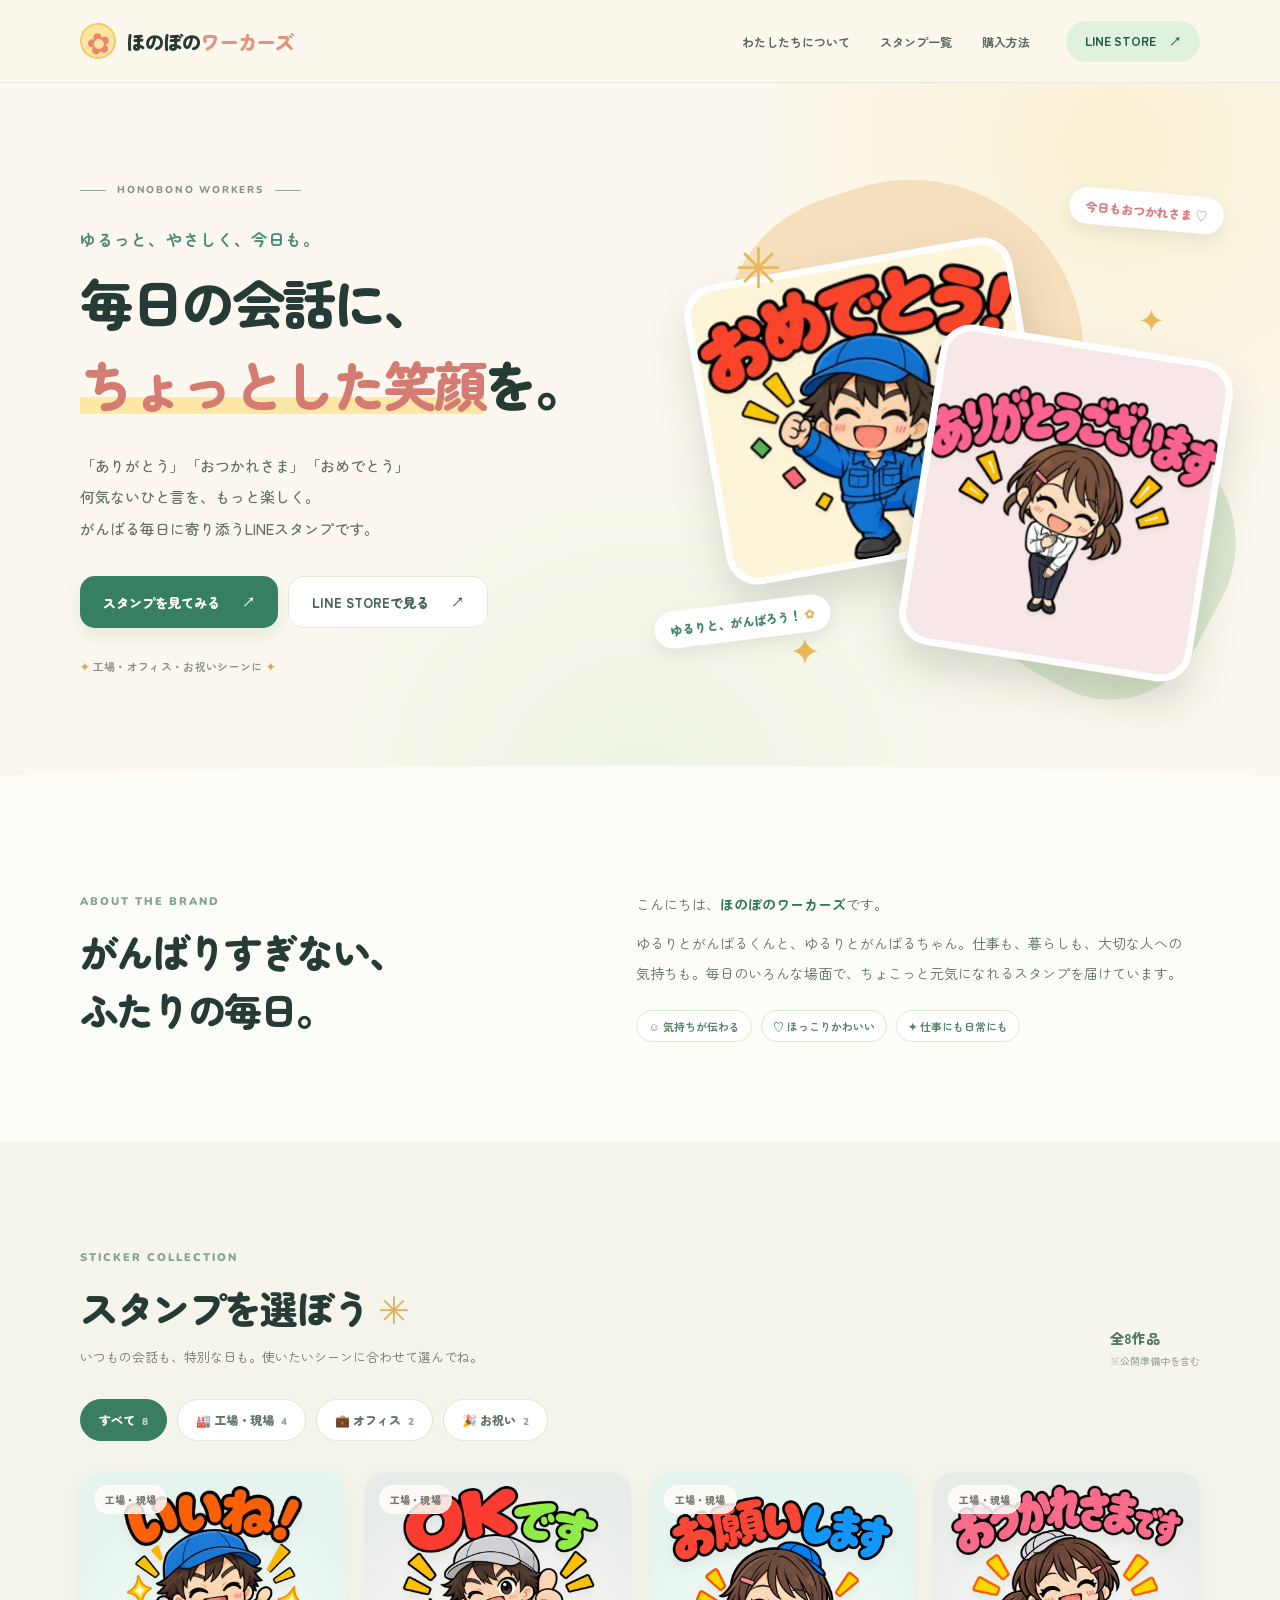
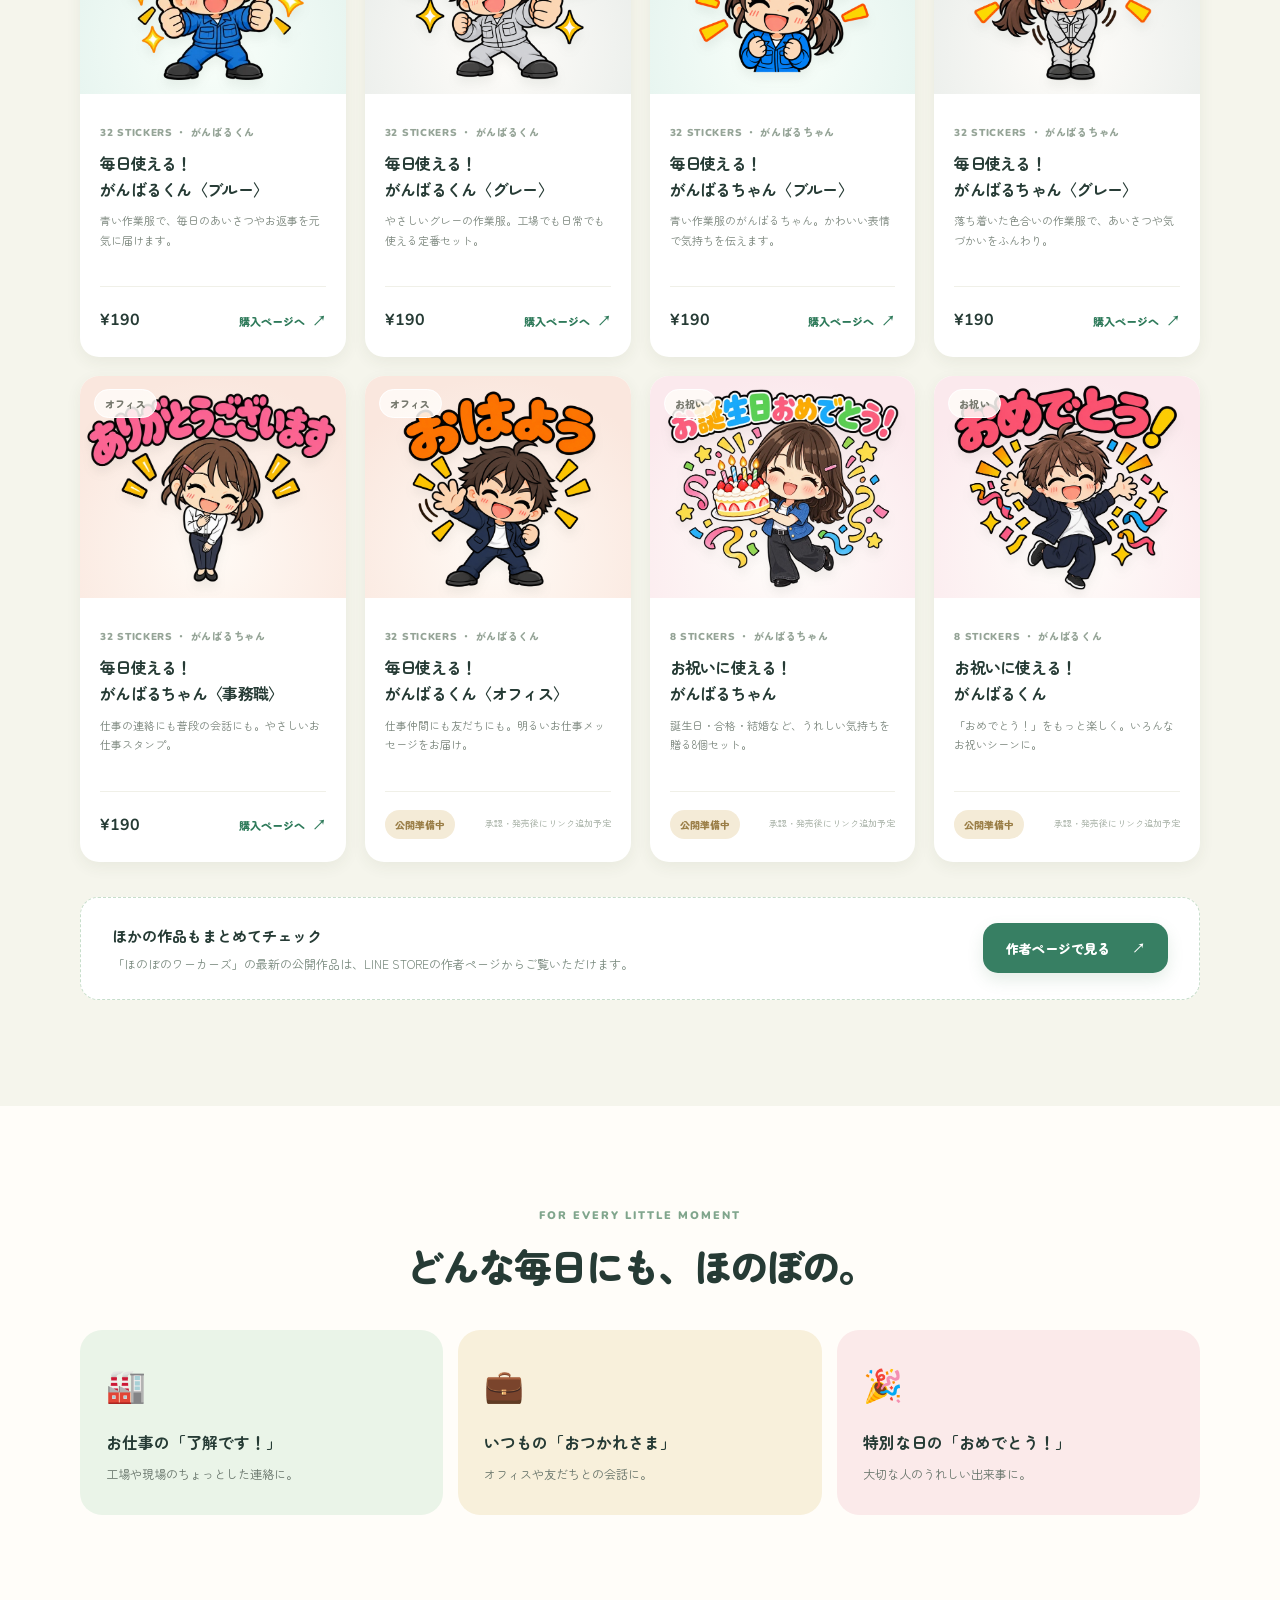
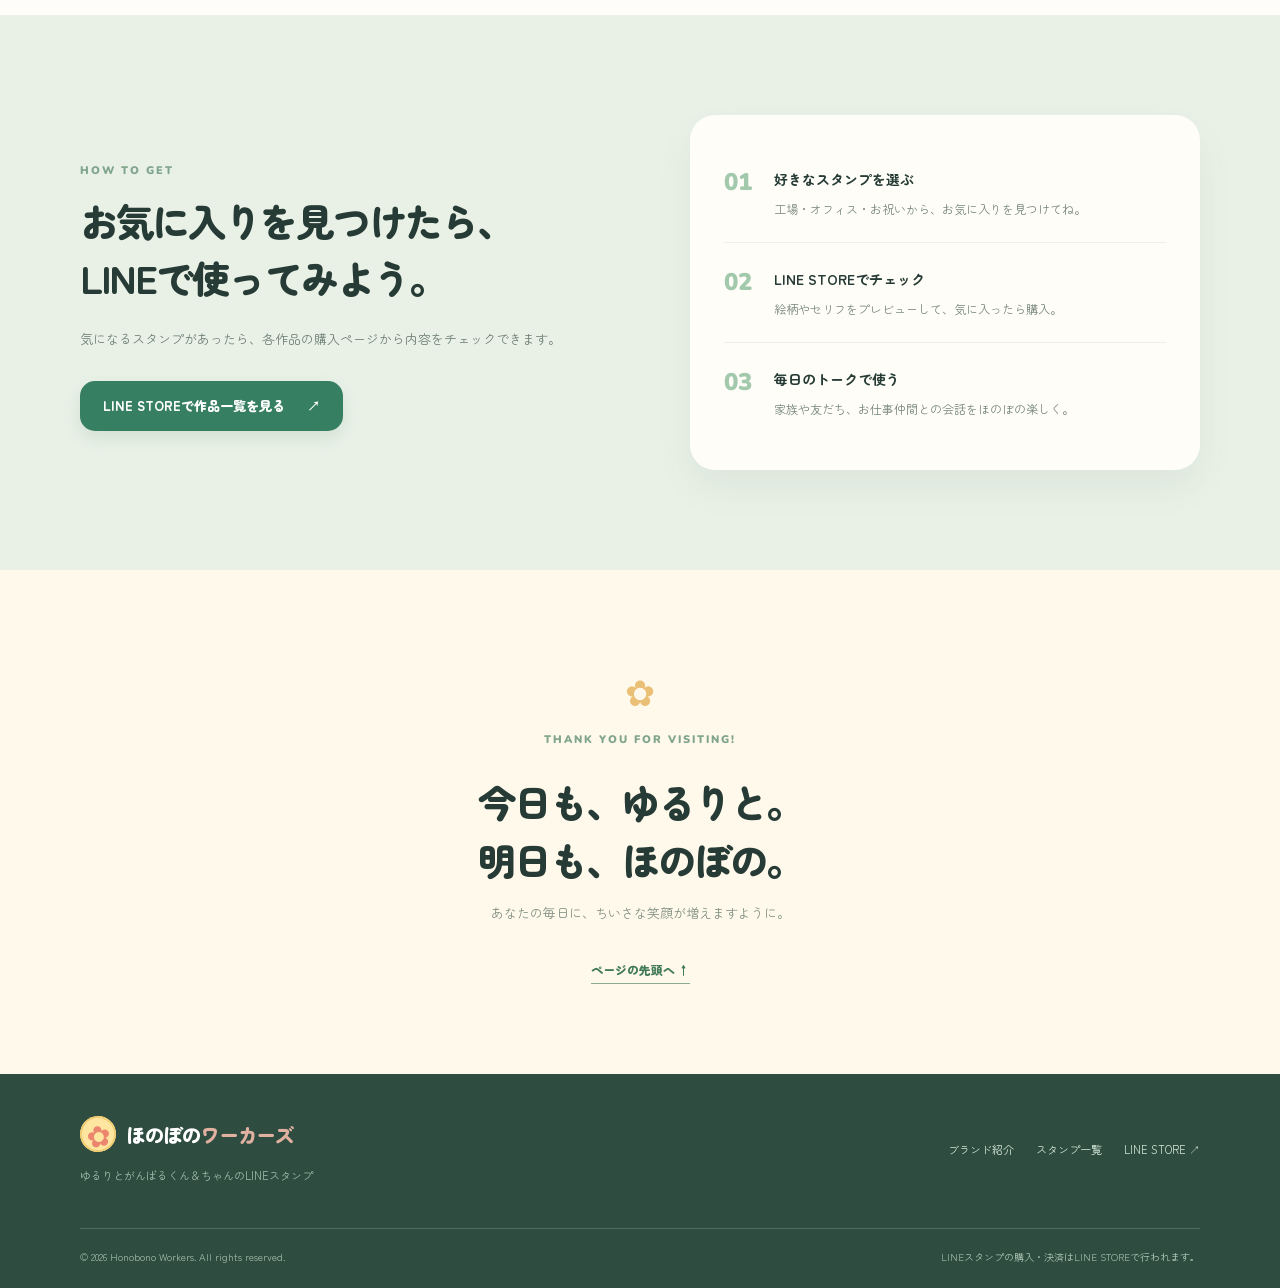
==== index.html @ 125e4eb9 "add files" ====
<!DOCTYPE html>

<html lang="ja">
<head>
<meta charset="utf-8"/>
<meta content="width=device-width, initial-scale=1" name="viewport"/>
<meta content="#fcf8ef" name="theme-color"/>
<meta content="ほのぼのワーカーズの公式LINEスタンプ紹介サイト。『ゆるりとがんばるくん』『ゆるりとがんばるちゃん』の、工場・現場、オフィス、誕生日や結婚のお祝いで使える、かわいいLINEスタンプをご紹介します。" name="description"/>
<meta content="website" property="og:type"/>
<meta content="ja_JP" property="og:locale"/>
<meta content="ほのぼのワーカーズ" property="og:site_name"/>
<meta content="ほのぼのワーカーズ｜毎日の会話に、ちょっとした笑顔を。" property="og:title"/>
<meta content="工場でも、オフィスでも、お祝いの日も。ゆるりとがんばるくん＆ちゃんのLINEスタンプ。" property="og:description"/>
<meta content="assets/ogp.jpg" property="og:image"/>
<meta content="summary_large_image" name="twitter:card"/>
<title>ほのぼのワーカーズ｜工場・オフィス・お祝いのLINEスタンプ</title>
<link href="assets/favicon.svg" rel="icon" type="image/svg+xml"/>
<link href="https://fonts.googleapis.com" rel="preconnect"/>
<link crossorigin="" href="https://fonts.gstatic.com" rel="preconnect"/>
<link href="https://fonts.googleapis.com/css2?family=Nunito:wght@400;600;700;800;900&amp;family=Zen+Maru+Gothic:wght@400;500;700;900&amp;display=swap" rel="stylesheet"/>
<link href="styles.css" rel="stylesheet"/>
<script type="application/ld+json">{"@context":"https://schema.org","@type":"WebSite","name":"ほのぼのワーカーズ","inLanguage":"ja","description":"工場・オフィス・お祝いで使えるLINEスタンプの公式紹介サイト","publisher":{"@type":"Organization","name":"ほのぼのワーカーズ","sameAs":["https://store.line.me/stickershop/author/6753349/ja"]}}</script>
</head>
<body>
<div class="site-shell" id="top">
<header class="site-header">
<div class="container nav-wrap">
<a aria-label="ほのぼのワーカーズ トップへ" class="brand" href="#top">
<span aria-hidden="true" class="brand-mark">✿</span>
<span class="brand-text">ほのぼの<span>ワーカーズ</span></span>
</a>
<nav aria-label="サイト内のメニュー" class="desktop-nav">
<a href="#about">わたしたちについて</a>
<a href="#collection">スタンプ一覧</a>
<a href="#howto">購入方法</a>
</nav>
<a class="header-store" href="https://store.line.me/stickershop/author/6753349/ja" rel="noopener noreferrer" target="_blank">LINE STORE <span aria-hidden="true">↗</span></a>
</div>
</header>
<main>
<section aria-labelledby="hero-title" class="hero section">
<div class="container hero-grid">
<div class="hero-copy">
<div class="eyebrow"><span class="eyebrow-line"></span> HONOBONO WORKERS <span class="eyebrow-line"></span></div>
<div class="hero-kicker">ゆるっと、やさしく、今日も。</div>
<h1 id="hero-title">毎日の会話に、<br/><em>ちょっとした笑顔</em>を。</h1>
<p class="hero-lead">「ありがとう」「おつかれさま」「おめでとう」<br class="desktop-break"/>何気ないひと言を、もっと楽しく。<br/>がんばる毎日に寄り添うLINEスタンプです。</p>
<div class="hero-actions">
<a class="btn btn-main" href="#collection">スタンプを見てみる <span aria-hidden="true">↗</span></a>
<a class="btn btn-light" href="https://store.line.me/stickershop/author/6753349/ja" rel="noopener noreferrer" target="_blank">LINE STOREで見る <span aria-hidden="true">↗</span></a>
</div>
<div class="hero-note"><span class="small-spark">✦</span> 工場・オフィス・お祝いシーンに <span class="small-spark">✦</span></div>
</div>
<div aria-label="ゆるりとがんばるくんとゆるりとがんばるちゃんのスタンプ画像" class="hero-visual">
<div class="hero-glow hero-glow-one"></div>
<div class="hero-glow hero-glow-two"></div>
<div class="bubble bubble-top">今日もおつかれさま ♡</div>
<div class="character-card character-card-boy"><img alt="青い作業服でおめでとうと喜ぶ、ゆるりとがんばるくん" height="320" src="assets/boy-blue.webp" width="370"/></div>
<div class="character-card character-card-girl"><img alt="笑顔でお辞儀をする、ゆるりとがんばるちゃん" height="375" src="assets/girl-office.webp" width="500"/></div>
<div class="bubble bubble-bottom">ゆるりと、がんばろう！ <span aria-hidden="true">✿</span></div>
<span aria-hidden="true" class="floating-spark star-one">✳</span>
<span aria-hidden="true" class="floating-spark star-two">✦</span>
<span aria-hidden="true" class="floating-spark star-three">✦</span>
</div>
</div>
<div aria-hidden="true" class="hero-bottom-line"></div>
</section>
<section aria-labelledby="intro-title" class="intro section" id="about">
<div class="container intro-inner">
<div>
<span class="section-label">ABOUT THE BRAND</span>
<h2 id="intro-title">がんばりすぎない、<br/>ふたりの毎日。</h2>
</div>
<div class="intro-text">
<p>こんにちは、<strong>ほのぼのワーカーズ</strong>です。</p>
<p>ゆるりとがんばるくんと、ゆるりとがんばるちゃん。仕事も、暮らしも、大切な人への気持ちも。毎日のいろんな場面で、ちょこっと元気になれるスタンプを届けています。</p>
<div class="intro-tags"><span>☺ 気持ちが伝わる</span><span>♡ ほっこりかわいい</span><span>✦ 仕事にも日常にも</span></div>
</div>
</div>
</section>
<section aria-labelledby="collection-title" class="collections section" id="collection">
<div class="container">
<div class="section-heading">
<div>
<span class="section-label">STICKER COLLECTION</span>
<h2 id="collection-title">スタンプを選ぼう <span aria-hidden="true">✳</span></h2>
<p>いつもの会話も、特別な日も。使いたいシーンに合わせて選んでね。</p>
</div>
<span class="collection-count">全8作品 <small>※公開準備中を含む</small></span>
</div>
<div aria-label="シリーズで絞り込む" class="filter-bar" role="group">
<button aria-pressed="true" class="filter-chip is-active" data-filter="all" type="button">すべて <span>8</span></button>
<button aria-pressed="false" class="filter-chip" data-filter="factory" type="button">🏭 工場・現場 <span>4</span></button>
<button aria-pressed="false" class="filter-chip" data-filter="office" type="button">💼 オフィス <span>2</span></button>
<button aria-pressed="false" class="filter-chip" data-filter="celebrate" type="button">🎉 お祝い <span>2</span></button>
</div>
<div class="sticker-grid" id="sticker-grid">
<article class="sticker-card" data-category="factory">
<div class="sticker-preview color-sky"><span class="type-pill">工場・現場</span><img alt="いいね！と笑顔で親指を立てる、青い作業服のゆるりとがんばるくん" loading="lazy" src="assets/thumb-boy-blue-iine.webp"/></div>
<div class="sticker-body"><span class="sticker-meta">32 STICKERS ・ がんばるくん</span><h3>毎日使える！<br/>がんばるくん〈ブルー〉</h3><p>青い作業服で、毎日のあいさつやお返事を元気に届けます。</p><div class="card-bottom"><strong>¥190</strong><a aria-label="がんばるくん ブルーをLINE STOREで見る" class="card-cta" href="https://store.line.me/stickershop/product/37341957/ja" rel="noopener noreferrer" target="_blank">購入ページへ <span>↗</span></a></div></div>
</article>
<article class="sticker-card" data-category="factory">
<div class="sticker-preview color-gray"><span class="type-pill">工場・現場</span><img alt="OKです、と笑顔で親指を立てるグレーの作業服のゆるりとがんばるくん" loading="lazy" src="assets/thumb-boy-gray-okdesu.png"/></div>
<div class="sticker-body"><span class="sticker-meta">32 STICKERS ・ がんばるくん</span><h3>毎日使える！<br/>がんばるくん〈グレー〉</h3><p>やさしいグレーの作業服。工場でも日常でも使える定番セット。</p><div class="card-bottom"><strong>¥190</strong><a aria-label="がんばるくん グレーをLINE STOREで見る" class="card-cta" href="https://store.line.me/stickershop/product/37349659/ja" rel="noopener noreferrer" target="_blank">購入ページへ <span>↗</span></a></div></div>
</article>
<article class="sticker-card" data-category="factory">
<div class="sticker-preview color-sky"><span class="type-pill">工場・現場</span><img alt="お願いします、と笑顔で応える青い作業服のゆるりとがんばるちゃん" loading="lazy" src="assets/thumb-girl-blue-onegaishimasu.png"/></div>
<div class="sticker-body"><span class="sticker-meta">32 STICKERS ・ がんばるちゃん</span><h3>毎日使える！<br/>がんばるちゃん〈ブルー〉</h3><p>青い作業服のがんばるちゃん。かわいい表情で気持ちを伝えます。</p><div class="card-bottom"><strong>¥190</strong><a aria-label="がんばるちゃん ブルーをLINE STOREで見る" class="card-cta" href="https://store.line.me/stickershop/product/37352826/ja" rel="noopener noreferrer" target="_blank">購入ページへ <span>↗</span></a></div></div>
</article>
<article class="sticker-card" data-category="factory">
<div class="sticker-preview color-gray"><span class="type-pill">工場・現場</span><img alt="おつかれさまです、とお辞儀するグレーの作業服のゆるりとがんばるちゃん" loading="lazy" src="assets/thumb-girl-gray-otsukaresama.webp"/></div>
<div class="sticker-body"><span class="sticker-meta">32 STICKERS ・ がんばるちゃん</span><h3>毎日使える！<br/>がんばるちゃん〈グレー〉</h3><p>落ち着いた色合いの作業服で、あいさつや気づかいをふんわり。</p><div class="card-bottom"><strong>¥190</strong><a aria-label="がんばるちゃん グレーをLINE STOREで見る" class="card-cta" href="https://store.line.me/stickershop/product/37385986/ja" rel="noopener noreferrer" target="_blank">購入ページへ <span>↗</span></a></div></div>
</article>
<article class="sticker-card" data-category="office">
<div class="sticker-preview color-peach"><span class="type-pill">オフィス</span><img alt="ありがとうございます、と丁寧にお礼をする事務職のゆるりとがんばるちゃん" loading="lazy" src="assets/thumb-girl-office-arigatou.webp"/></div>
<div class="sticker-body"><span class="sticker-meta">32 STICKERS ・ がんばるちゃん</span><h3>毎日使える！<br/>がんばるちゃん〈事務職〉</h3><p>仕事の連絡にも普段の会話にも。やさしいお仕事スタンプ。</p><div class="card-bottom"><strong>¥190</strong><a aria-label="がんばるちゃん 事務職をLINE STOREで見る" class="card-cta" href="https://store.line.me/stickershop/product/37397033/ja" rel="noopener noreferrer" target="_blank">購入ページへ <span>↗</span></a></div></div>
</article>
<article class="sticker-card" data-category="office">
<div class="sticker-preview color-peach"><span class="type-pill">オフィス</span><img alt="おはよう、と元気に手を振るオフィス姿のゆるりとがんばるくん" loading="lazy" src="assets/thumb-boy-office-ohayou.png"/></div>
<div class="sticker-body"><span class="sticker-meta">32 STICKERS ・ がんばるくん</span><h3>毎日使える！<br/>がんばるくん〈オフィス〉</h3><p>仕事仲間にも友だちにも。明るいお仕事メッセージをお届け。</p><div class="card-bottom"><span class="coming-soon">公開準備中</span><span class="coming-note">承認・発売後にリンク追加予定</span></div></div>
</article>
<article class="sticker-card" data-category="celebrate">
<div class="sticker-preview color-pink"><span class="type-pill">お祝い</span><img alt="お誕生日おめでとう！とケーキで祝うゆるりとがんばるちゃん" loading="lazy" src="assets/thumb-girl-celebrate-birthday.webp"/></div>
<div class="sticker-body"><span class="sticker-meta">8 STICKERS ・ がんばるちゃん</span><h3>お祝いに使える！<br/>がんばるちゃん</h3><p>誕生日・合格・結婚など、うれしい気持ちを贈る8個セット。</p><div class="card-bottom"><span class="coming-soon">公開準備中</span><span class="coming-note">承認・発売後にリンク追加予定</span></div></div>
</article>
<article class="sticker-card" data-category="celebrate">
<div class="sticker-preview color-pink"><span class="type-pill">お祝い</span><img alt="おめでとう！と元気に祝うゆるりとがんばるくん" loading="lazy" src="assets/thumb-boy-celebrate-omedetou.webp"/></div>
<div class="sticker-body"><span class="sticker-meta">8 STICKERS ・ がんばるくん</span><h3>お祝いに使える！<br/>がんばるくん</h3><p>「おめでとう！」をもっと楽しく。いろんなお祝いシーンに。</p><div class="card-bottom"><span class="coming-soon">公開準備中</span><span class="coming-note">承認・発売後にリンク追加予定</span></div></div>
</article>
</div>
<div class="all-stickers-callout">
<div><strong>ほかの作品もまとめてチェック</strong><p>「ほのぼのワーカーズ」の最新の公開作品は、LINE STOREの作者ページからご覧いただけます。</p></div>
<a class="btn btn-main" href="https://store.line.me/stickershop/author/6753349/ja" rel="noopener noreferrer" target="_blank">作者ページで見る <span>↗</span></a>
</div>
</div>
</section>
<section aria-labelledby="scene-heading" class="scene-strip section">
<div class="container">
<span class="section-label">FOR EVERY LITTLE MOMENT</span>
<h2 id="scene-heading">どんな毎日にも、ほのぼの。</h2>
<div class="scenes">
<div class="scene scene-green"><span class="scene-icon">🏭</span><h3>お仕事の「了解です！」</h3><p>工場や現場のちょっとした連絡に。</p></div>
<div class="scene scene-cream"><span class="scene-icon">💼</span><h3>いつもの「おつかれさま」</h3><p>オフィスや友だちとの会話に。</p></div>
<div class="scene scene-rose"><span class="scene-icon">🎉</span><h3>特別な日の「おめでとう！」</h3><p>大切な人のうれしい出来事に。</p></div>
</div>
</div>
</section>
<section aria-labelledby="howto-title" class="howto section" id="howto">
<div class="container howto-grid">
<div class="howto-copy"><span class="section-label">HOW TO GET</span><h2 id="howto-title">お気に入りを見つけたら、<br/>LINEで使ってみよう。</h2><p>気になるスタンプがあったら、各作品の購入ページから内容をチェックできます。</p><a class="btn btn-main" href="https://store.line.me/stickershop/author/6753349/ja" rel="noopener noreferrer" target="_blank">LINE STOREで作品一覧を見る <span>↗</span></a></div>
<div class="steps"><div><span>01</span><div><strong>好きなスタンプを選ぶ</strong><p>工場・オフィス・お祝いから、お気に入りを見つけてね。</p></div></div><div><span>02</span><div><strong>LINE STOREでチェック</strong><p>絵柄やセリフをプレビューして、気に入ったら購入。</p></div></div><div><span>03</span><div><strong>毎日のトークで使う</strong><p>家族や友だち、お仕事仲間との会話をほのぼの楽しく。</p></div></div></div>
</div>
</section>
<section aria-labelledby="last-title" class="last-message section"><div class="container last-message-inner"><span aria-hidden="true" class="last-flower">✿</span><span class="section-label">THANK YOU FOR VISITING!</span><h2 id="last-title">今日も、ゆるりと。<br/>明日も、ほのぼの。</h2><p>あなたの毎日に、ちいさな笑顔が増えますように。</p><a class="back-top" href="#top">ページの先頭へ ↑</a></div></section>
</main>
<footer class="site-footer"><div class="container footer-grid"><div class="footer-brand"><div class="brand"><span aria-hidden="true" class="brand-mark">✿</span><span class="brand-text">ほのぼの<span>ワーカーズ</span></span></div><p>ゆるりとがんばるくん＆ちゃんのLINEスタンプ</p></div><div class="footer-links"><a href="#about">ブランド紹介</a><a href="#collection">スタンプ一覧</a><a href="https://store.line.me/stickershop/author/6753349/ja" rel="noopener noreferrer" target="_blank">LINE STORE ↗</a></div></div><div class="container footer-bottom"><small>© 2026 Honobono Workers. All rights reserved.</small><small>LINEスタンプの購入・決済はLINE STOREで行われます。</small></div></footer>
</div>
<script defer="" src="script.js"></script>
</body>
</html>
---- styles.css ----
:root{--ink:#263b35;--muted:#6b786e;--cream:#fcf8ef;--cream2:#fffdf8;--line:#e7e8db;--green:#2e8b68;--green-d:#226e55;--pink:#e88688;--rose:#fff0e9;--shadow:0 16px 45px rgba(43,64,48,.075)}
*,*::before,*::after{box-sizing:border-box}html{scroll-behavior:smooth;scroll-padding-top:85px}body{margin:0;color:var(--ink);background:var(--cream);font-family:"Zen Maru Gothic","Hiragino Maru Gothic ProN","Yu Gothic",sans-serif;-webkit-font-smoothing:antialiased}button,a{-webkit-tap-highlight-color:transparent}a{text-decoration:none;color:inherit}button{font:inherit}img{display:block;max-width:100%}::selection{background:#d1ebd7;color:#123c27}.container{width:min(1120px,calc(100% - 48px));margin-inline:auto}.section{position:relative}.site-shell{overflow:hidden}.site-header{position:relative;z-index:20;background:rgba(252,248,239,.95);border-bottom:1px solid #e9e8dc}.nav-wrap{min-height:82px;display:flex;align-items:center;gap:36px}.brand{display:inline-flex;align-items:center;gap:10px;flex-shrink:0}.brand-mark{width:36px;height:36px;background:#fee6a0;color:#eb856d;box-shadow:inset 0 0 0 2px #f1cc72;border-radius:50%;font-size:29px;line-height:36px;text-align:center;transform:rotate(-12deg)}.brand-text{font-size:20px;font-weight:900;letter-spacing:-.07em;white-space:nowrap}.brand-text span{color:#df947c}.desktop-nav{display:flex;align-items:center;gap:30px;margin-left:auto}.desktop-nav a{font-weight:700;color:#57685f;font-size:12px;white-space:nowrap}.desktop-nav a:hover{color:var(--green)}.header-store{background:#e0f1df;color:#245f47;padding:11px 19px;border-radius:999px;font-weight:900;white-space:nowrap;font-size:12px}.header-store:hover{background:#cce7cd}.header-store span{margin-left:10px}.hero{background:radial-gradient(circle at 87% 9%,#faf1d4 0,transparent 28%),radial-gradient(circle at 50% 100%,#ecf4e5 0,transparent 39%),var(--cream);padding:88px 0 110px}.hero-grid{display:grid;grid-template-columns:52% 48%;align-items:center;min-height:470px;gap:8px}.hero-copy{position:relative;z-index:4}.eyebrow{display:flex;align-items:center;gap:11px;letter-spacing:.18em;color:#829383;font:800 10px Nunito,sans-serif;margin-bottom:30px}.eyebrow-line{height:1px;width:26px;background:#9aac99}.hero-kicker{font-size:16px;font-weight:700;color:#478c73;margin-bottom:10px;letter-spacing:.07em}h1,h2,h3,p{margin-top:0}.hero h1{font-size:clamp(36px,4.2vw,56px);font-weight:900;line-height:1.53;letter-spacing:-.065em;margin-bottom:24px}.hero h1 em{font-style:normal;position:relative;white-space:nowrap;color:#d47c71;background:linear-gradient(transparent 67%,#ffe7a5 68%,#ffe7a5 89%,transparent 90%)}.hero-lead{font-size:15px;line-height:2.1;font-weight:500;color:#5f7164;margin-bottom:32px}.hero-actions{display:flex;flex-wrap:wrap;gap:10px}.btn{display:inline-flex;align-items:center;justify-content:space-between;gap:22px;padding:15px 23px;border-radius:15px;font-weight:900;font-size:13px;white-space:nowrap;transition:transform .2s,background .2s,box-shadow .2s}.btn:hover{transform:translateY(-2px);box-shadow:0 10px 18px #53715a18}.btn-main{background:#377f63;color:white;box-shadow:0 7px 16px #4f886126}.btn-main:hover{background:#21684e}.btn-light{background:#fff;border:1px solid #ebe7d9;color:#466454}.btn-light:hover{background:#faf5e8}.hero-note{margin-top:30px;color:#8a9488;font-size:11px;font-weight:700;letter-spacing:.03em}.small-spark{color:#d2a75f}.hero-visual{height:515px;position:relative}.hero-glow{position:absolute;pointer-events:none}.hero-glow-one{width:355px;height:355px;background:#f6dfbd;left:11%;top:2%;border-radius:46% 54% 57% 43%;transform:rotate(-18deg)}.hero-glow-two{width:270px;height:270px;background:#dce9cf;right:-4%;bottom:0;border-radius:52% 48% 40% 60%;transform:rotate(28deg)}.character-card{position:absolute;background:rgba(255,255,255,.86);border:7px solid white;box-shadow:0 22px 42px #394b3730;border-radius:32px;overflow:hidden;display:flex;justify-content:center;align-items:center}.character-card-boy{width:62%;height:59%;right:32%;top:17%;transform:rotate(-10deg);z-index:2;background:#fef4d8}.character-card-girl{width:55%;height:63%;right:-1%;bottom:4%;transform:rotate(9deg);z-index:3;background:#f7e7e7}.character-card img{width:100%;height:100%;object-fit:contain;filter:drop-shadow(0 5px 0 #9b9b6410)}.character-card-boy img{transform:scale(1.09)}.character-card-girl img{transform:scale(1.08)}.bubble{position:absolute;background:white;padding:10px 16px;border-radius:999px;box-shadow:0 8px 16px #5e614a1c;font-weight:900;font-size:12px;white-space:nowrap;z-index:6}.bubble-top{top:4%;right:-3%;transform:rotate(5deg);color:#dd7d82}.bubble-bottom{bottom:9%;left:-3%;transform:rotate(-7deg);color:#43856f}.bubble-bottom span{color:#e8b65a}.floating-spark{position:absolute;z-index:4;color:#e9b858}.star-one{top:10%;left:12%;font-size:56px}.star-two{top:24%;right:8%;font-size:32px}.star-three{bottom:2%;left:22%;font-size:38px}.hero-bottom-line{position:absolute;bottom:0;left:0;width:100%;height:32px;background:#fcfdf7;clip-path:ellipse(66% 95% at 50% 100%)}
.intro{background:#fcfdf7;padding:90px 0 96px}.intro-inner{display:grid;grid-template-columns:47% 53%;gap:30px;align-items:center}.section-label{font-family:Nunito,sans-serif;letter-spacing:.18em;font-size:11px;font-weight:900;color:#80a58c;display:inline-block;margin-bottom:14px}.intro h2,.section-heading h2,.scene-strip h2,.howto h2,.last-message h2{font-size:clamp(27px,3vw,39px);font-weight:900;line-height:1.5;letter-spacing:-.05em;margin-bottom:8px}.intro-text{max-width:550px}.intro-text p{font-size:14px;line-height:2.1;color:#5c6d62;margin-bottom:10px}.intro-text strong{color:#2f7a5b}.intro-tags{display:flex;gap:9px;flex-wrap:wrap;margin-top:22px}.intro-tags span{border:1px solid #d9e9d9;color:#568369;background:white;padding:7px 11px;font-size:11px;border-radius:99px;font-weight:700}
.collections{background:#f5f5ec;padding:100px 0 106px}.section-heading{display:flex;align-items:end;justify-content:space-between;gap:16px}.section-heading h2 span{color:#e0b15c;font-weight:500}.section-heading p{color:var(--muted);font-size:13px;margin:0;line-height:1.8}.collection-count{white-space:nowrap;font-size:14px;font-weight:900;color:#557d65}.collection-count small{display:block;color:#9da99c;font-size:10px;font-weight:500;margin-top:5px}.filter-bar{display:flex;flex-wrap:wrap;gap:10px;margin-top:31px;margin-bottom:31px}.filter-chip{background:#fff;border:1px solid #e3e6db;border-radius:99px;color:#627566;padding:11px 18px;cursor:pointer;font-size:12px;font-weight:900;transition:all .15s}.filter-chip span{font-family:Nunito,sans-serif;font-size:10px;font-weight:900;opacity:.64;margin-left:4px}.filter-chip:hover{border-color:#7ab594}.filter-chip.is-active{background:#3a7e62;border-color:#3a7e62;color:#fff}.sticker-grid{display:grid;grid-template-columns:repeat(4,minmax(0,1fr));gap:19px}.sticker-card{min-width:0;background:white;border-radius:19px;overflow:hidden;box-shadow:0 5px 16px #384d3111;transition:transform .22s,box-shadow .22s}.sticker-card:hover{transform:translateY(-5px);box-shadow:0 17px 26px #384d311b}.sticker-card[hidden]{display:none!important}.sticker-preview{height:222px;display:flex;align-items:center;justify-content:center;position:relative;overflow:hidden}.sticker-preview img{width:96%;height:92%;object-fit:contain;filter:drop-shadow(0 7px 5px #53645413)}.color-sky{background:radial-gradient(circle at 50% 80%,#f9fffa 0,#e6f4ef 70%)}.color-gray{background:radial-gradient(circle at 50% 80%,#fffdfa 0,#e8ece9 80%)}.color-peach{background:radial-gradient(circle at 50% 80%,#fffaf5 0,#fae7de 80%)}.color-pink{background:radial-gradient(circle at 50% 80%,#fffdfa 0,#fbe9ed 80%)}.type-pill{position:absolute;top:13px;left:14px;background:#fffcf8db;border:1px solid #fff;color:#77796e;font-size:10px;font-weight:900;letter-spacing:.02em;padding:6px 10px;border-radius:99px;z-index:2}.sticker-body{padding:23px 20px 20px}.sticker-meta{color:#95a497;font:900 10px Nunito,'Zen Maru Gothic',sans-serif;letter-spacing:.07em}.sticker-body h3{font-size:16px;line-height:1.6;letter-spacing:-.045em;margin:10px 0 9px;min-height:51px}.sticker-body p{color:#7c877e;font-size:11px;line-height:1.8;min-height:60px;margin:0 0 15px}.card-bottom{border-top:1px solid #f0f0e8;padding-top:16px;display:flex;align-items:center;justify-content:space-between;gap:6px;min-height:51px}.card-bottom strong{font-size:16px;font-family:Nunito,sans-serif}.card-cta{color:#2e7a5a;font-size:11px;font-weight:900;white-space:nowrap}.card-cta span{font-size:14px;padding-left:4px}.card-cta:hover{text-decoration:underline}.coming-soon{background:#f4ebd7;color:#9b7f48;border-radius:99px;padding:7px 10px;font-size:10px;font-weight:900;white-space:nowrap}.coming-note{color:#a5afa4;font-size:9px;text-align:right;line-height:1.4}.all-stickers-callout{background:#fff;border:1px dashed #c7decb;margin-top:35px;padding:25px 31px;border-radius:18px;display:flex;align-items:center;justify-content:space-between;gap:24px}.all-stickers-callout strong{font-size:15px}.all-stickers-callout p{font-size:12px;color:#7a8a7f;margin:7px 0 0;line-height:1.7}
.scene-strip{padding:94px 0 100px;background:#fffdf9;text-align:center}.scene-strip h2{margin-bottom:35px}.scenes{display:grid;grid-template-columns:repeat(3,minmax(0,1fr));gap:15px;text-align:left}.scene{padding:30px 26px 31px;border-radius:22px}.scene-icon{font-size:32px;display:inline-block;margin-bottom:24px}.scene h3{font-size:16px;margin-bottom:9px}.scene p{font-size:12px;color:#667369;line-height:1.8;margin-bottom:0}.scene-green{background:#eaf4e8}.scene-cream{background:#f8f0db}.scene-rose{background:#fbeaea}
.howto{background:#e9f1e7;padding:100px 0}.howto-grid{display:grid;grid-template-columns:1fr 1fr;gap:100px;align-items:center}.howto-copy p{font-size:13px;line-height:1.9;color:#708074;margin:20px 0 29px}.steps{background:#fffdf8;border-radius:25px;padding:28px 34px;box-shadow:0 18px 36px #41674b12}.steps>div{display:flex;gap:22px;padding:23px 0;border-bottom:1px solid #edf0e7}.steps>div:last-child{border-bottom:0}.steps>div>span{font:900 24px Nunito,sans-serif;color:#a3c9ad}.steps strong{font-size:14px}.steps p{font-size:12px;color:#78887b;margin:8px 0 0;line-height:1.75}
.last-message{background:#fff9eb;text-align:center;padding:94px 0 90px}.last-flower{color:#eabf76;font-size:36px;display:block;margin-bottom:8px}.last-message h2{margin:12px 0 15px}.last-message p{font-size:13px;color:#829084;margin-bottom:34px}.back-top{display:inline-block;border-bottom:1px solid #87ad8e;padding-bottom:5px;color:#427b58;font-size:12px;font-weight:900}.site-footer{background:#2e4d40;color:#e9eee7;padding:42px 0 24px}.footer-grid{display:flex;align-items:center;justify-content:space-between;gap:30px}.footer-brand .brand-text{color:white}.footer-brand .brand-text span{color:#e0b0a0}.footer-brand p{font-size:11px;color:#a4bcac;margin:15px 0 0}.footer-links{display:flex;gap:22px;flex-wrap:wrap}.footer-links a{font-size:11px;color:#d4e6d7}.footer-links a:hover{text-decoration:underline}.footer-bottom{display:flex;justify-content:space-between;flex-wrap:wrap;gap:8px;color:#aac2b1;margin-top:45px;border-top:1px solid #506c5d;padding-top:20px}.footer-bottom small{font-size:10px}a:focus-visible,button:focus-visible{outline:3px solid #e0aa53;outline-offset:4px}
@media(max-width:1050px){.desktop-nav{gap:16px}.hero h1{font-size:clamp(32px,4vw,47px)}.sticker-grid{grid-template-columns:repeat(3,minmax(0,1fr))}.hero-visual{height:480px}.bubble-top{right:0}.howto-grid{gap:50px}}
@media(max-width:760px){.container{width:min(100% - 38px,580px)}.nav-wrap{min-height:67px;gap:14px}.desktop-nav{display:none}.brand-text{font-size:17px}.brand-mark{width:32px;height:32px;font-size:24px;line-height:32px}.header-store{margin-left:auto;font-size:10px;padding:9px 12px}.header-store span{margin-left:4px}.hero{padding:56px 0 65px}.hero-grid{grid-template-columns:1fr;gap:7px}.hero-copy{order:1}.hero-visual{order:2;height:330px;max-width:490px;width:100%;margin:24px auto 0}.hero h1{font-size:clamp(29px,7.1vw,42px);line-height:1.57;margin-bottom:13px}.eyebrow{font-size:9px;margin-bottom:18px}.hero-kicker{font-size:13px}.hero-lead{font-size:13px;line-height:2}.hero-actions{gap:9px}.btn{padding:14px 16px;font-size:12px;border-radius:13px;gap:10px}.hero-note{margin-top:22px}.hero-glow-one{width:65%;height:85%;left:11%;top:3%}.hero-glow-two{width:53%;height:76%;right:1%;bottom:0}.character-card{border-width:5px;border-radius:24px}.character-card-boy{width:59%;height:68%;top:13%;left:9%;right:auto}.character-card-girl{width:54%;height:75%;right:5%;bottom:0}.bubble{padding:8px 12px;font-size:10px}.bubble-top{right:0;top:0}.bubble-bottom{left:0;bottom:0}.star-one{font-size:35px;top:2%}.star-three{font-size:28px}.intro{padding:65px 0}.intro-inner,.howto-grid{grid-template-columns:1fr;gap:18px}.intro h2,.section-heading h2,.scene-strip h2,.howto h2,.last-message h2{font-size:28px}.intro-text p{font-size:13px}.collections{padding:75px 0}.section-heading{display:block}.section-heading p{font-size:12px}.collection-count{display:block;margin-top:16px;font-size:12px}.collection-count small{display:inline;margin-left:8px}.filter-bar{margin-top:25px;margin-bottom:24px;gap:7px}.filter-chip{padding:9px 12px;font-size:11px}.sticker-grid{grid-template-columns:repeat(2,minmax(0,1fr));gap:12px}.sticker-preview{height:170px}.sticker-body{padding:17px 13px 15px}.sticker-body h3{font-size:13px;line-height:1.6;min-height:43px}.sticker-body p{font-size:10px;min-height:73px}.sticker-meta{font-size:9px}.card-cta{font-size:10px}.card-bottom strong{font-size:14px}.coming-note{font-size:8px}.all-stickers-callout{display:block;padding:24px}.all-stickers-callout .btn{margin-top:19px}.scene-strip{padding:66px 0}.scenes{grid-template-columns:1fr;gap:12px}.scene{padding:22px}.scene-icon{margin-bottom:8px}.howto{padding:72px 0}.steps{padding:18px 26px}.last-message{padding:70px 0}.footer-grid{display:block}.footer-links{margin-top:26px}.footer-bottom{margin-top:29px}.desktop-break{display:none}}
@media(max-width:380px){.container{width:calc(100% - 28px)}.hero h1{font-size:29px}.hero-visual{height:295px}.btn{padding:13px 12px;font-size:10px}.sticker-preview{height:140px}.sticker-body h3{font-size:12px}.sticker-body p{min-height:90px}.filter-chip{font-size:10px;padding:8px 10px}}
@media(prefers-reduced-motion:reduce){html{scroll-behavior:auto}*,*::before,*::after{transition:none!important;animation:none!important}}
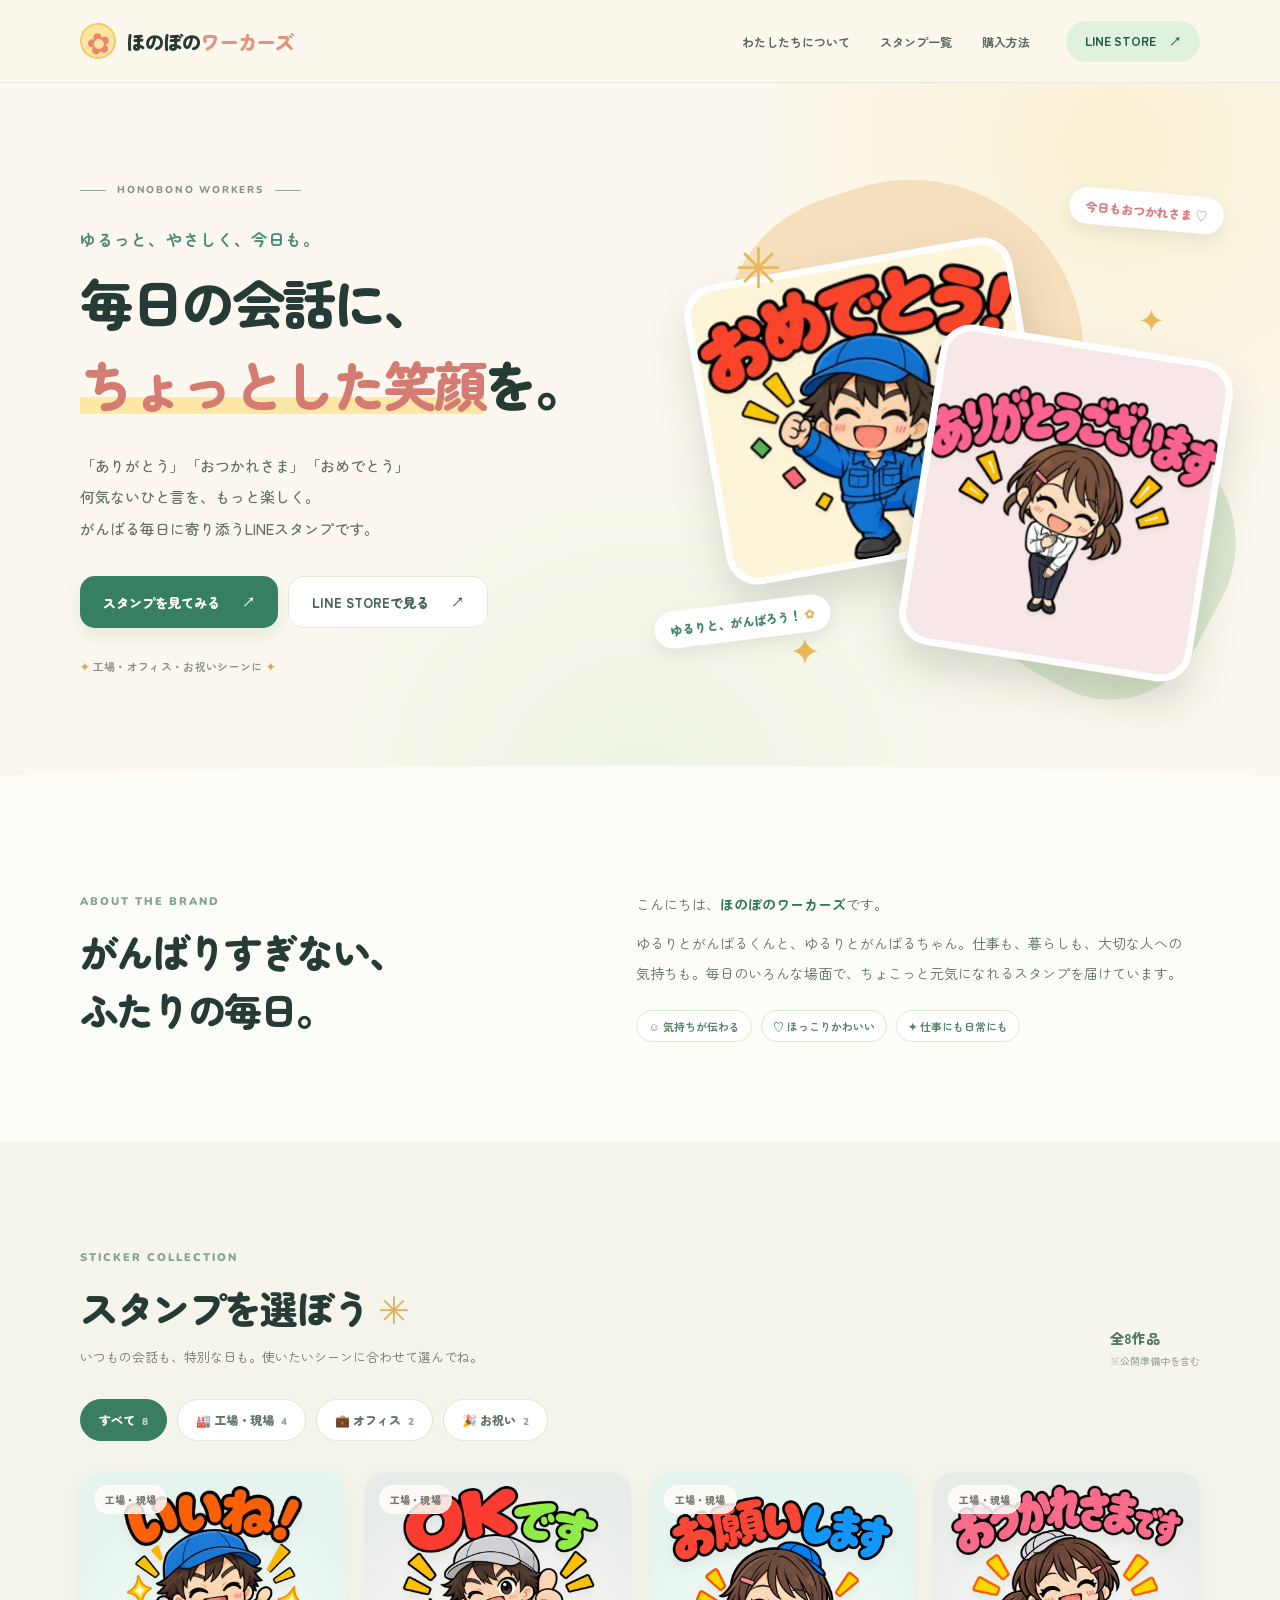
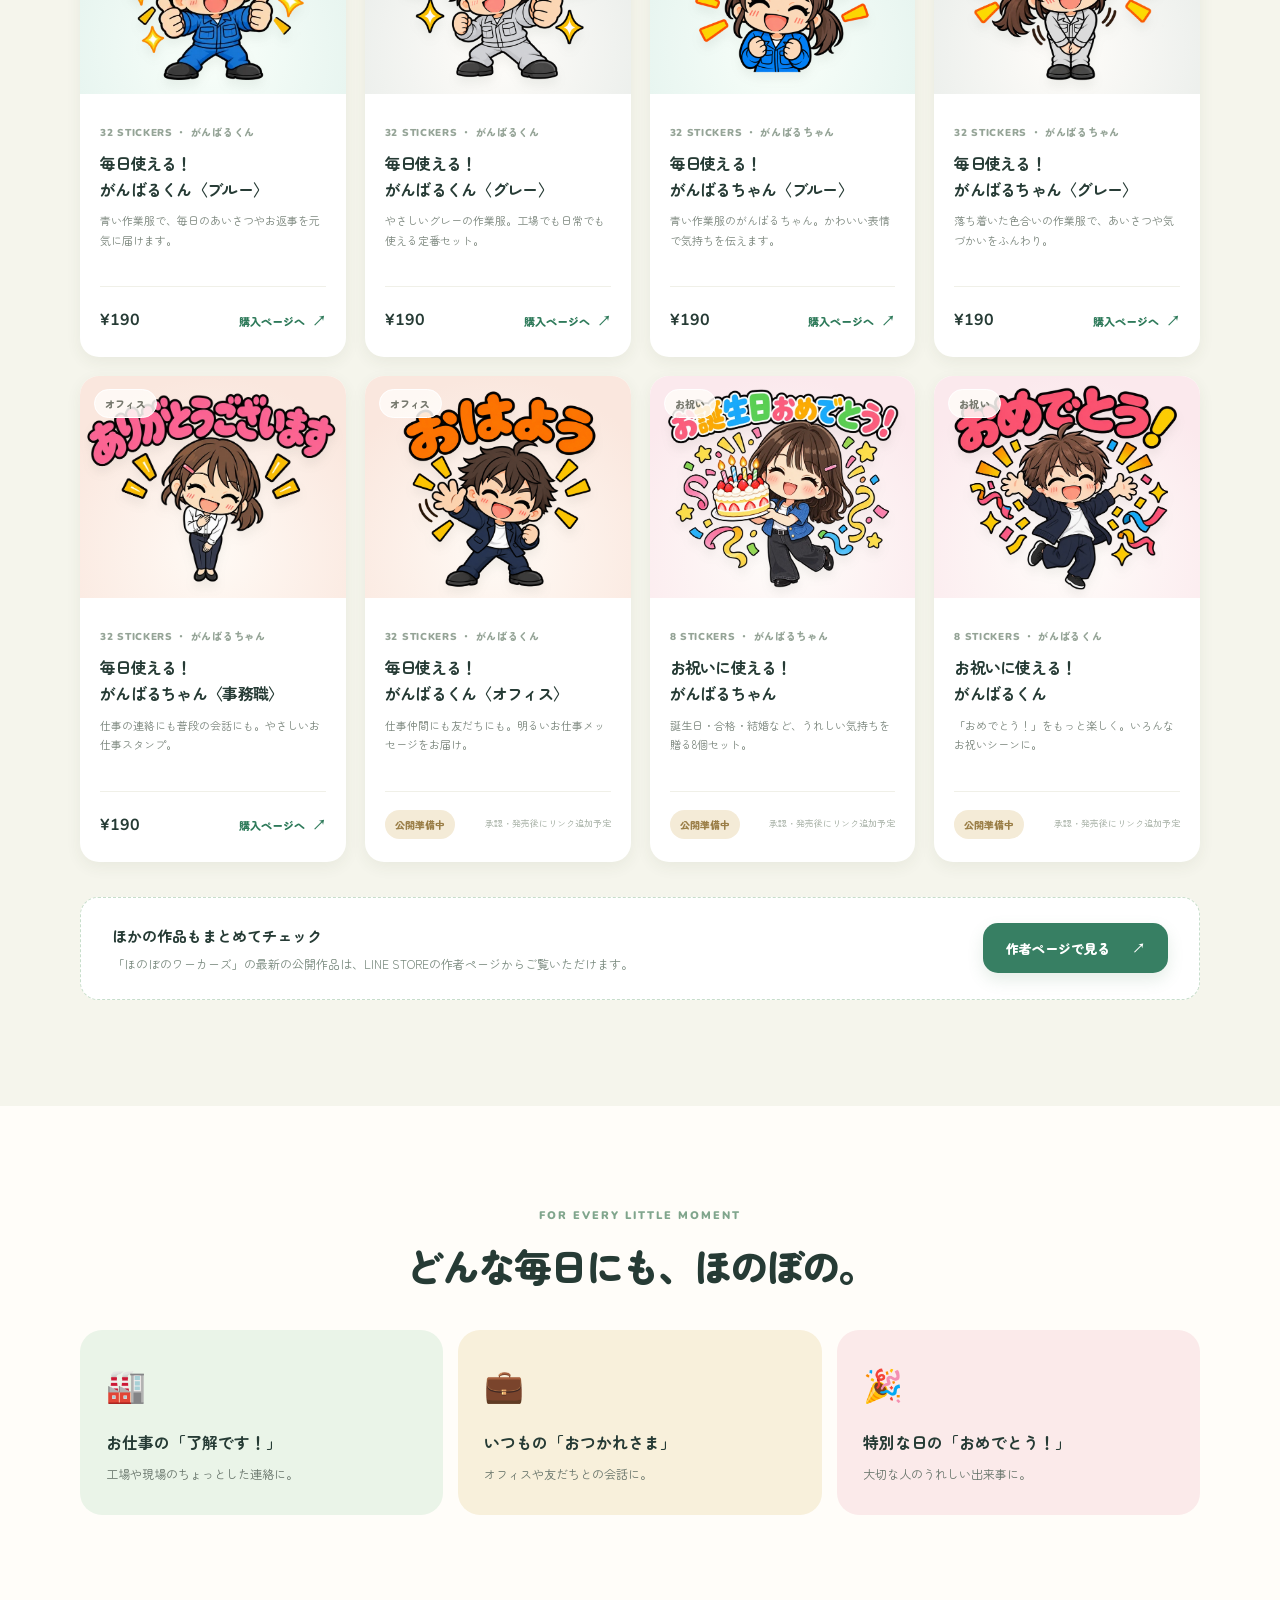
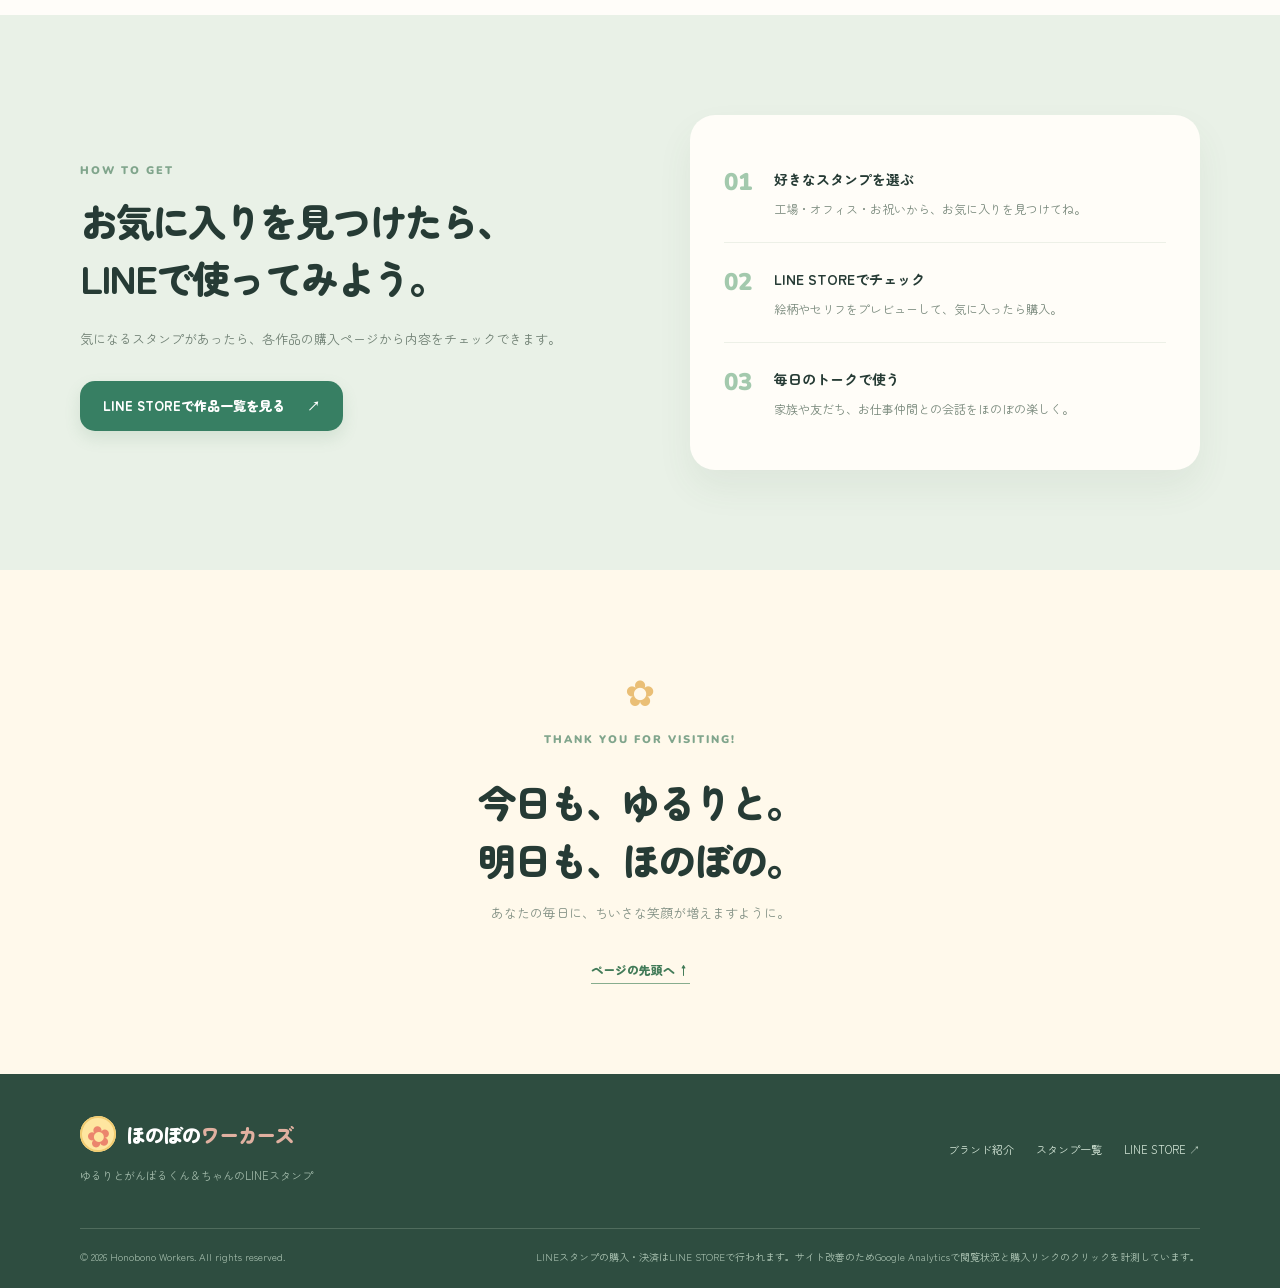
==== commit e4c54266: "Add GA4 measurement tag and analytics disclosure" ====
--- a/index.html
+++ b/index.html
@@ -20,6 +20,13 @@
 <link href="https://fonts.googleapis.com/css2?family=Nunito:wght@400;600;700;800;900&amp;family=Zen+Maru+Gothic:wght@400;500;700;900&amp;display=swap" rel="stylesheet"/>
 <link href="styles.css" rel="stylesheet"/>
 <script type="application/ld+json">{"@context":"https://schema.org","@type":"WebSite","name":"ほのぼのワーカーズ","inLanguage":"ja","description":"工場・オフィス・お祝いで使えるLINEスタンプの公式紹介サイト","publisher":{"@type":"Organization","name":"ほのぼのワーカーズ","sameAs":["https://store.line.me/stickershop/author/6753349/ja"]}}</script>
+<script async src="https://www.googletagmanager.com/gtag/js?id=G-D4K2JQMYRD"></script>
+<script>
+  window.dataLayer = window.dataLayer || [];
+  function gtag(){dataLayer.push(arguments);}
+  gtag('js', new Date());
+  gtag('config', 'G-D4K2JQMYRD');
+</script>
 </head>
 <body>
 <div class="site-shell" id="top">
@@ -153,7 +160,7 @@
 </section>
 <section aria-labelledby="last-title" class="last-message section"><div class="container last-message-inner"><span aria-hidden="true" class="last-flower">✿</span><span class="section-label">THANK YOU FOR VISITING!</span><h2 id="last-title">今日も、ゆるりと。<br/>明日も、ほのぼの。</h2><p>あなたの毎日に、ちいさな笑顔が増えますように。</p><a class="back-top" href="#top">ページの先頭へ ↑</a></div></section>
 </main>
-<footer class="site-footer"><div class="container footer-grid"><div class="footer-brand"><div class="brand"><span aria-hidden="true" class="brand-mark">✿</span><span class="brand-text">ほのぼの<span>ワーカーズ</span></span></div><p>ゆるりとがんばるくん＆ちゃんのLINEスタンプ</p></div><div class="footer-links"><a href="#about">ブランド紹介</a><a href="#collection">スタンプ一覧</a><a href="https://store.line.me/stickershop/author/6753349/ja" rel="noopener noreferrer" target="_blank">LINE STORE ↗</a></div></div><div class="container footer-bottom"><small>© 2026 Honobono Workers. All rights reserved.</small><small>LINEスタンプの購入・決済はLINE STOREで行われます。</small></div></footer>
+<footer class="site-footer"><div class="container footer-grid"><div class="footer-brand"><div class="brand"><span aria-hidden="true" class="brand-mark">✿</span><span class="brand-text">ほのぼの<span>ワーカーズ</span></span></div><p>ゆるりとがんばるくん＆ちゃんのLINEスタンプ</p></div><div class="footer-links"><a href="#about">ブランド紹介</a><a href="#collection">スタンプ一覧</a><a href="https://store.line.me/stickershop/author/6753349/ja" rel="noopener noreferrer" target="_blank">LINE STORE ↗</a></div></div><div class="container footer-bottom"><small>© 2026 Honobono Workers. All rights reserved.</small><small>LINEスタンプの購入・決済はLINE STOREで行われます。サイト改善のためGoogle Analyticsで閲覧状況と購入リンクのクリックを計測しています。</small></div></footer>
 </div>
 <script defer="" src="script.js"></script>
 </body>
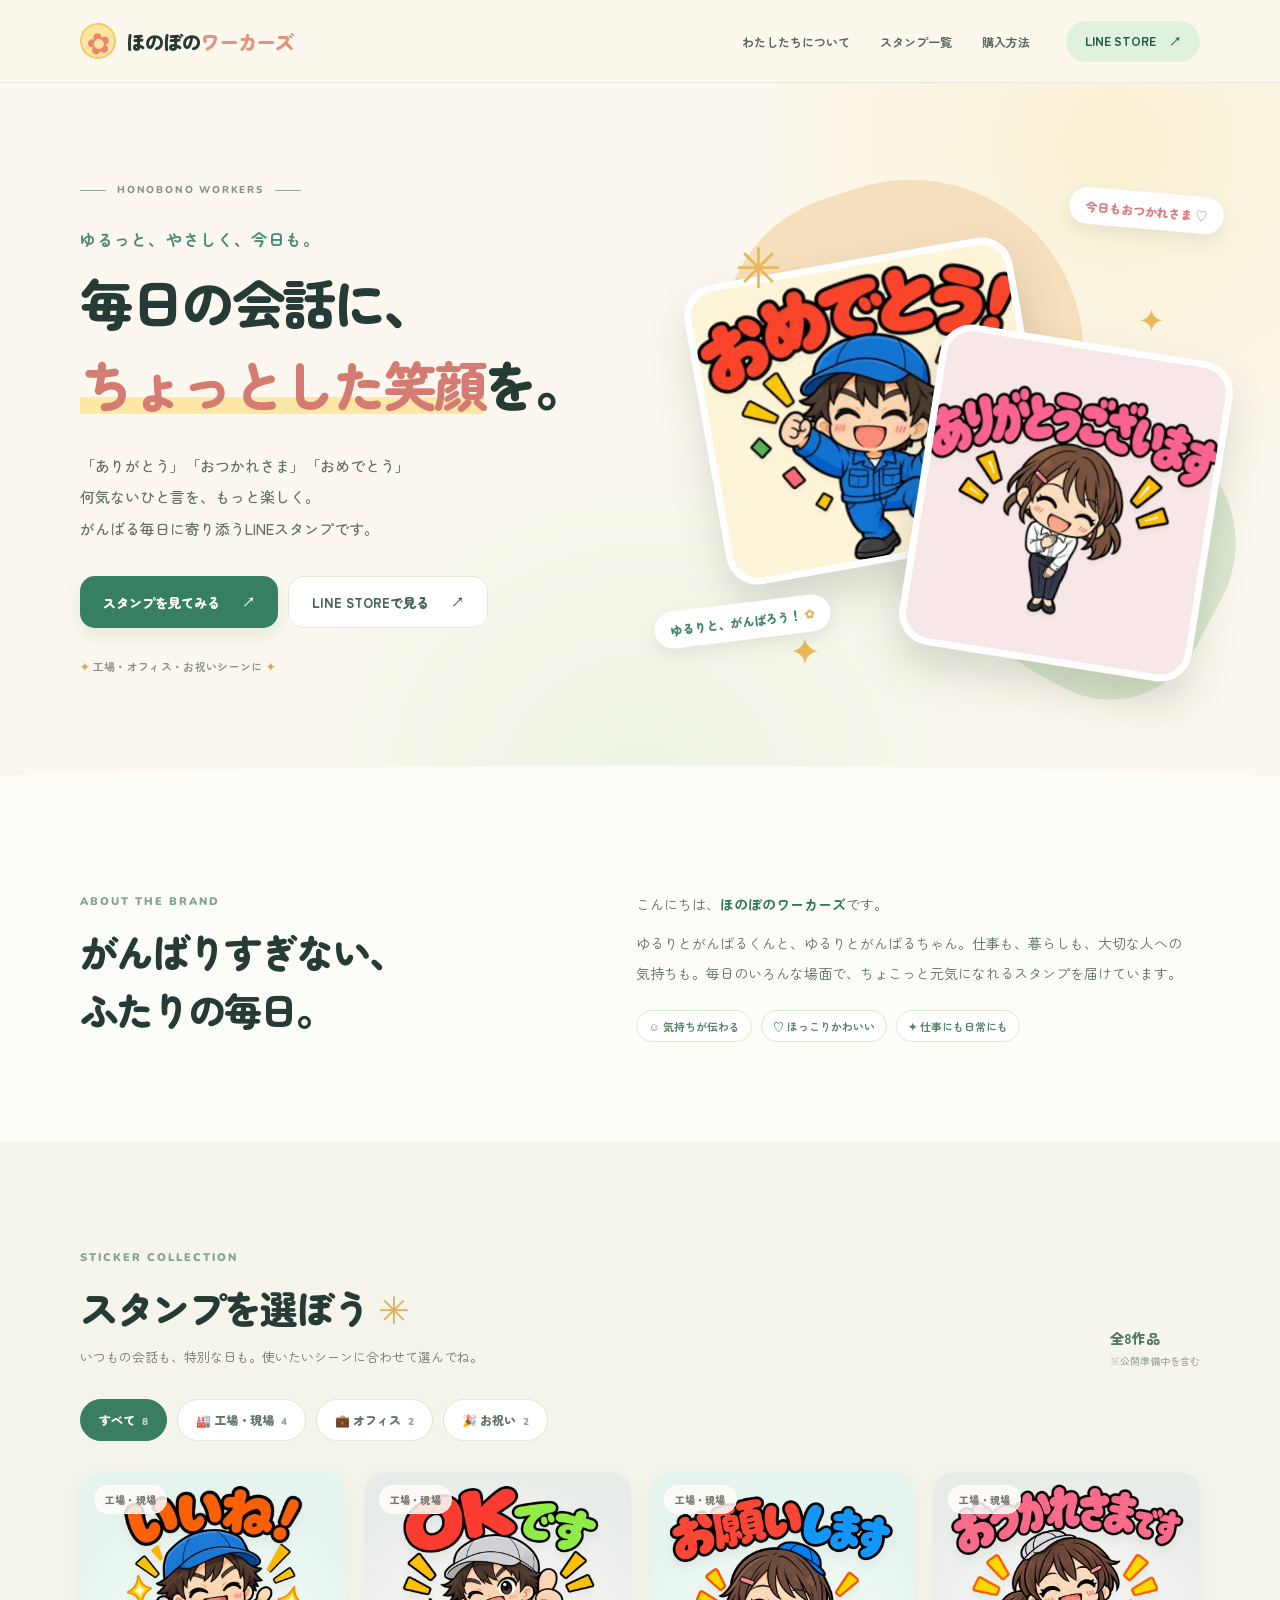
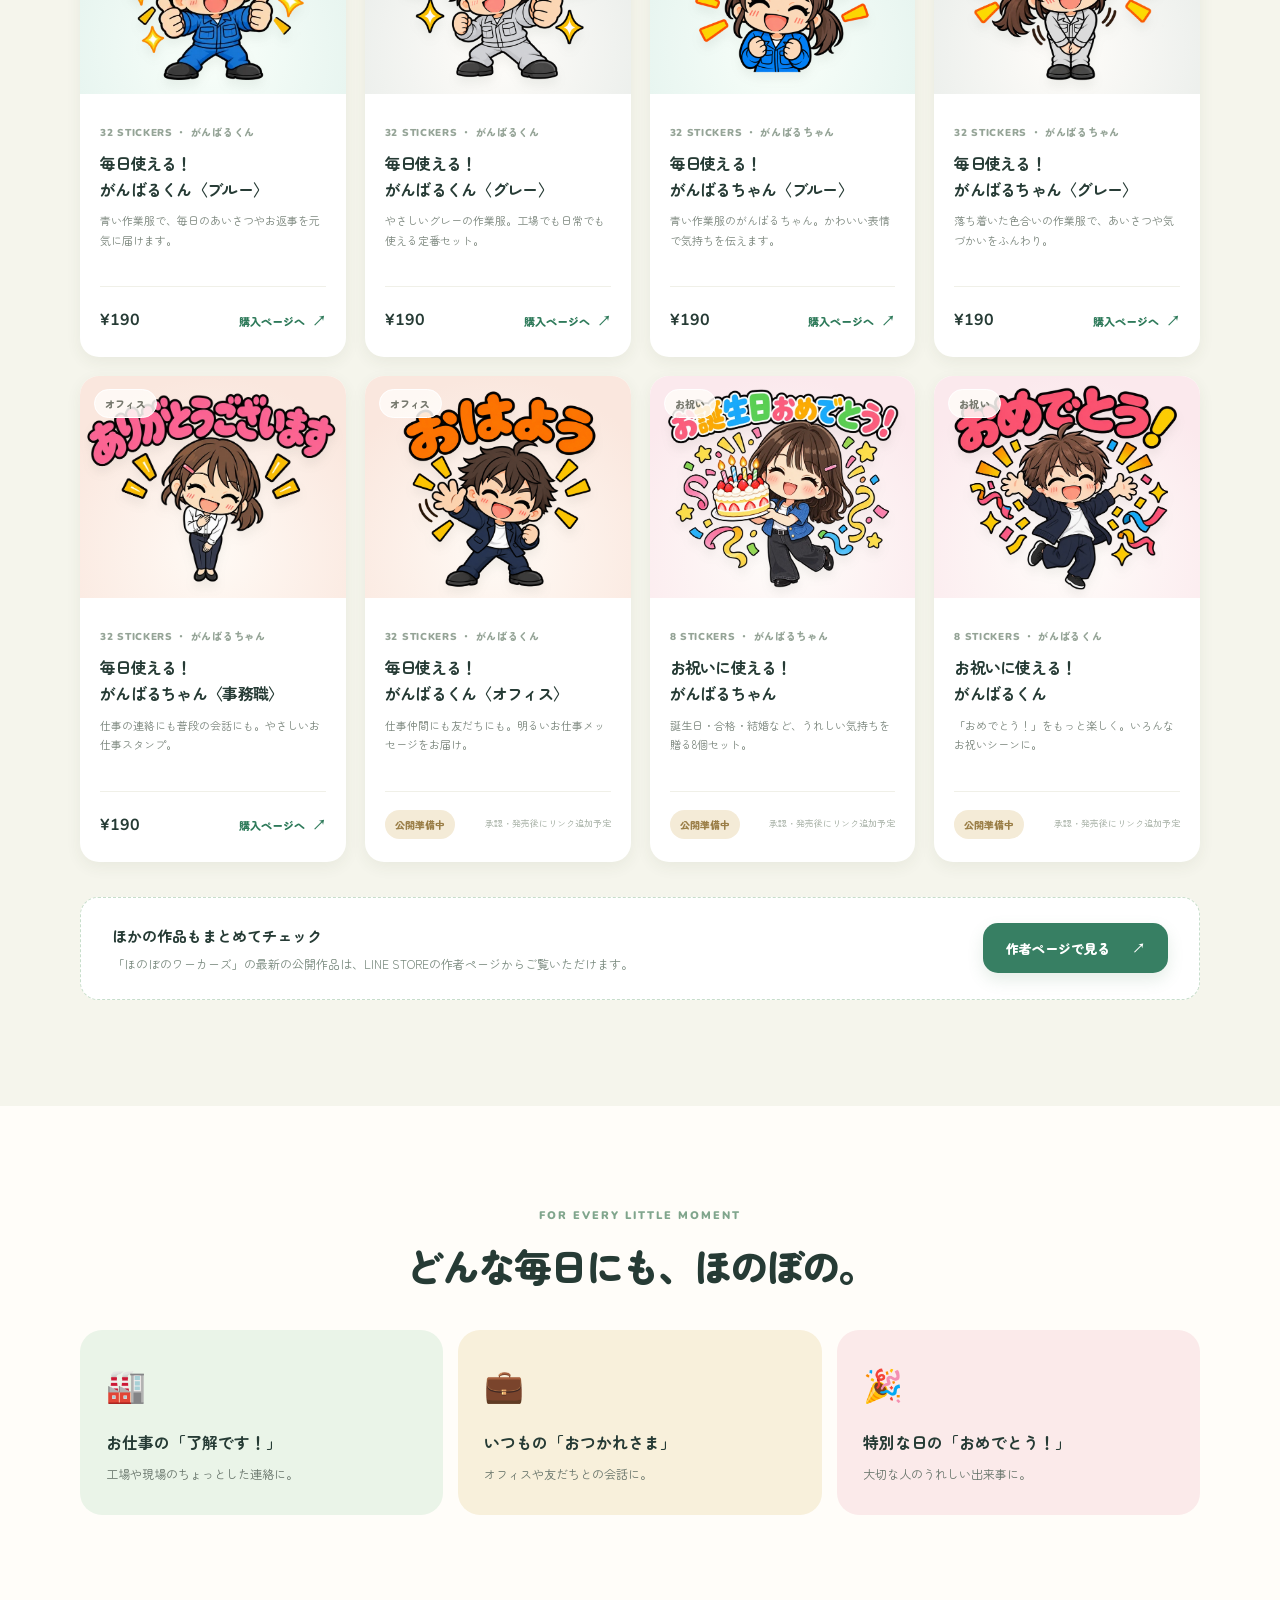
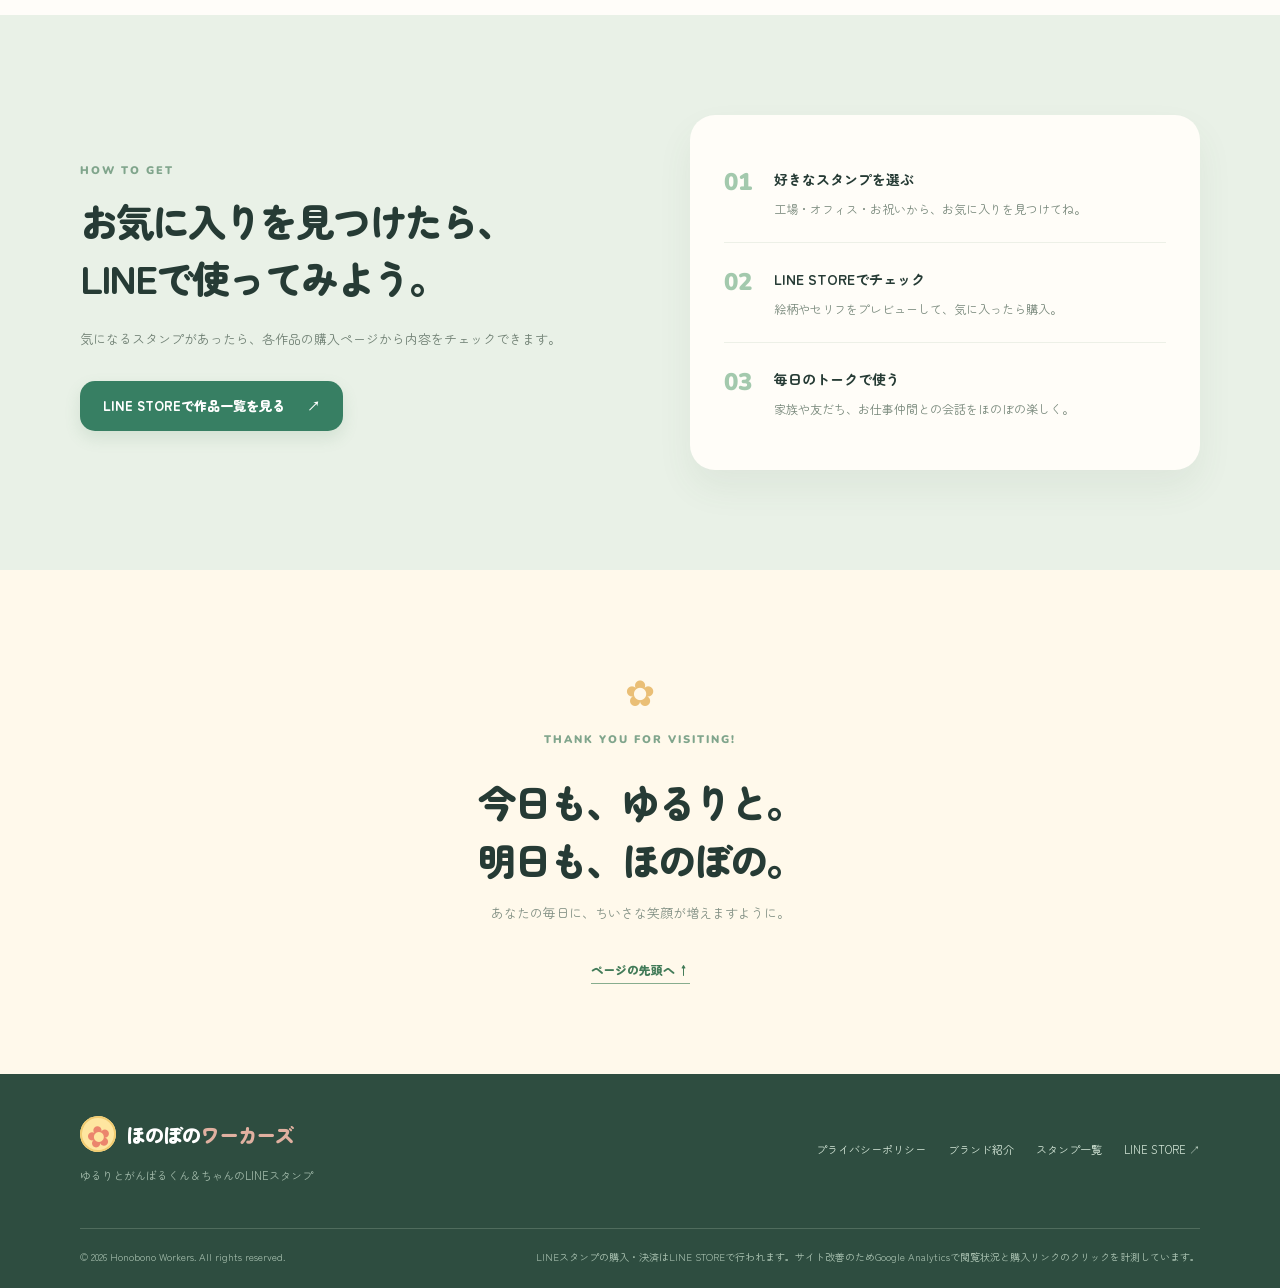
==== commit 1f17a65c: "Link privacy policy from main site footer" ====
--- a/index.html
+++ b/index.html
@@ -160,8 +160,8 @@
 </section>
 <section aria-labelledby="last-title" class="last-message section"><div class="container last-message-inner"><span aria-hidden="true" class="last-flower">✿</span><span class="section-label">THANK YOU FOR VISITING!</span><h2 id="last-title">今日も、ゆるりと。<br/>明日も、ほのぼの。</h2><p>あなたの毎日に、ちいさな笑顔が増えますように。</p><a class="back-top" href="#top">ページの先頭へ ↑</a></div></section>
 </main>
-<footer class="site-footer"><div class="container footer-grid"><div class="footer-brand"><div class="brand"><span aria-hidden="true" class="brand-mark">✿</span><span class="brand-text">ほのぼの<span>ワーカーズ</span></span></div><p>ゆるりとがんばるくん＆ちゃんのLINEスタンプ</p></div><div class="footer-links"><a href="#about">ブランド紹介</a><a href="#collection">スタンプ一覧</a><a href="https://store.line.me/stickershop/author/6753349/ja" rel="noopener noreferrer" target="_blank">LINE STORE ↗</a></div></div><div class="container footer-bottom"><small>© 2026 Honobono Workers. All rights reserved.</small><small>LINEスタンプの購入・決済はLINE STOREで行われます。サイト改善のためGoogle Analyticsで閲覧状況と購入リンクのクリックを計測しています。</small></div></footer>
+<footer class="site-footer"><div class="container footer-grid"><div class="footer-brand"><div class="brand"><span aria-hidden="true" class="brand-mark">✿</span><span class="brand-text">ほのぼの<span>ワーカーズ</span></span></div><p>ゆるりとがんばるくん＆ちゃんのLINEスタンプ</p></div><div class="footer-links"><a href="privacy.html">プライバシーポリシー</a><a href="#about">ブランド紹介</a><a href="#collection">スタンプ一覧</a><a href="https://store.line.me/stickershop/author/6753349/ja" rel="noopener noreferrer" target="_blank">LINE STORE ↗</a></div></div><div class="container footer-bottom"><small>© 2026 Honobono Workers. All rights reserved.</small><small>LINEスタンプの購入・決済はLINE STOREで行われます。サイト改善のためGoogle Analyticsで閲覧状況と購入リンクのクリックを計測しています。</small></div></footer>
 </div>
-<script defer="" src="script.js"></script>
+<script defer="" src="script.js?v=ga4-20261020-1"></script>
 </body>
 </html>
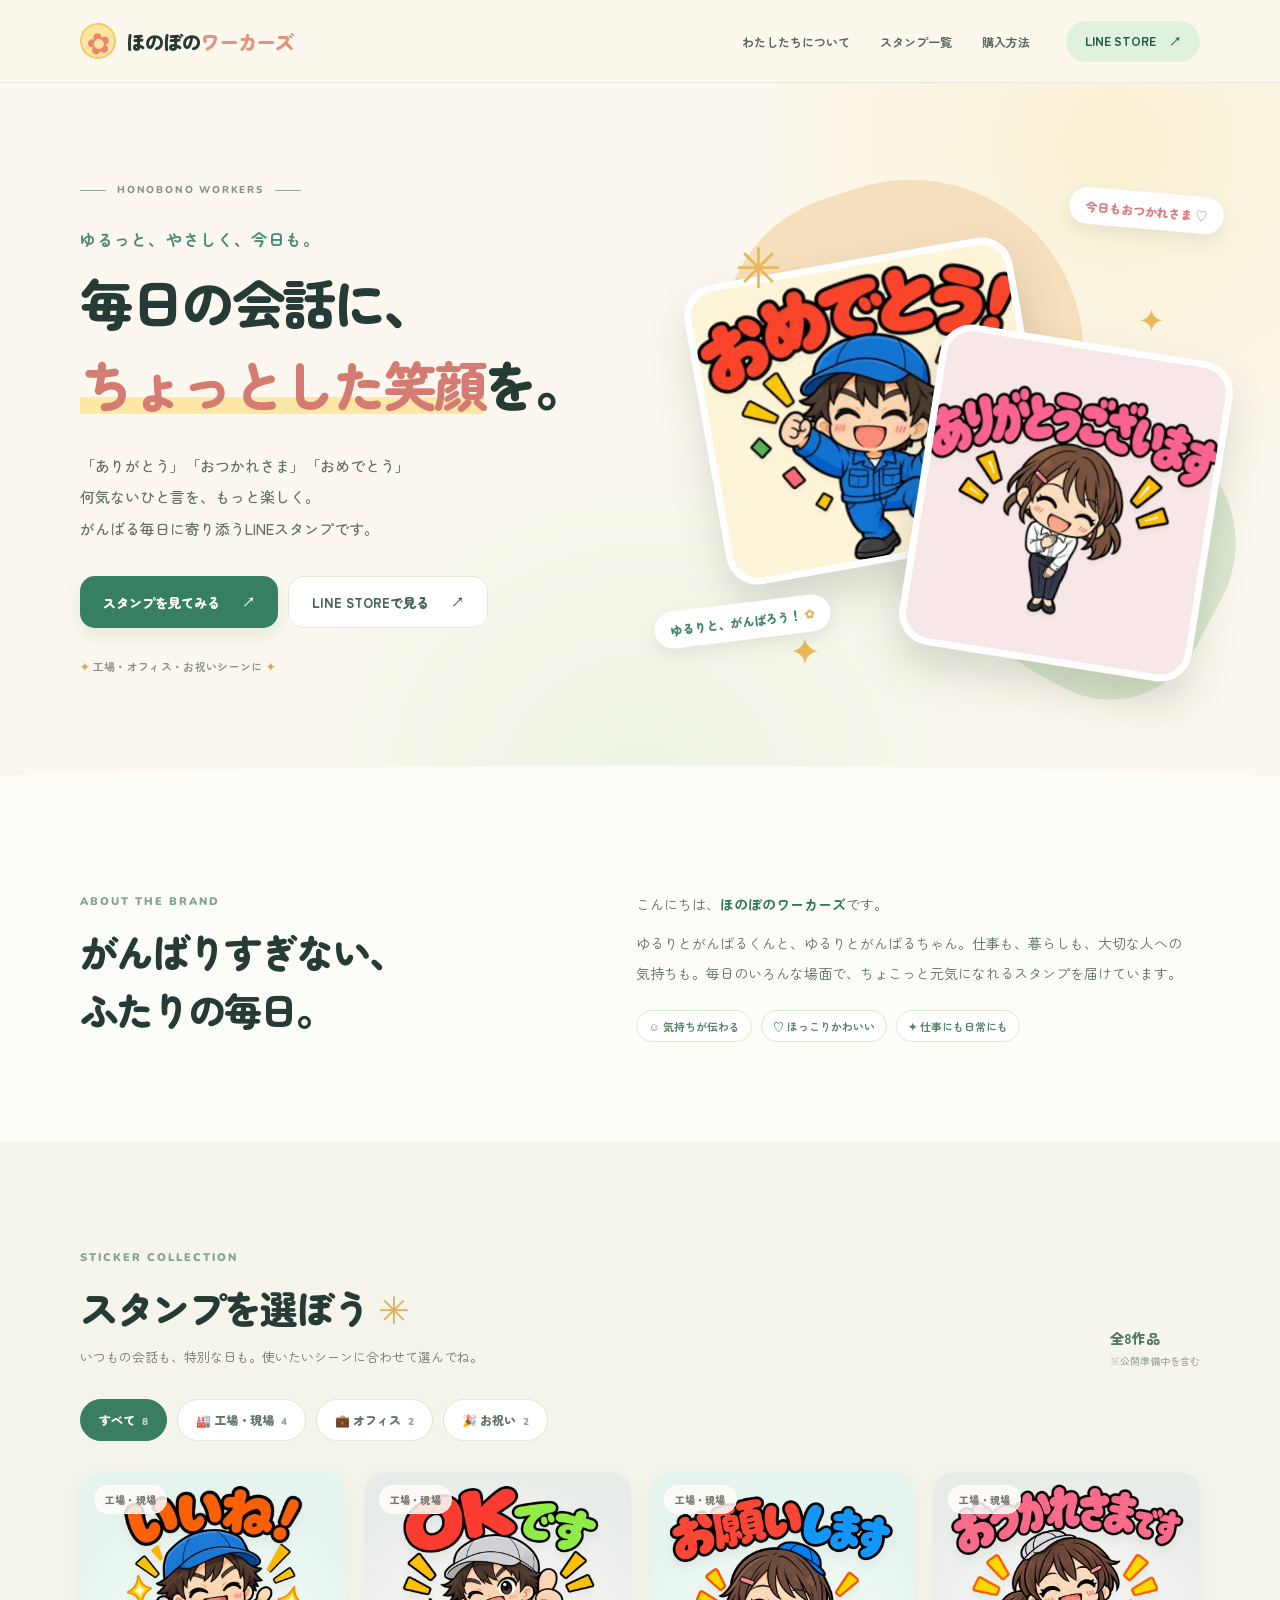
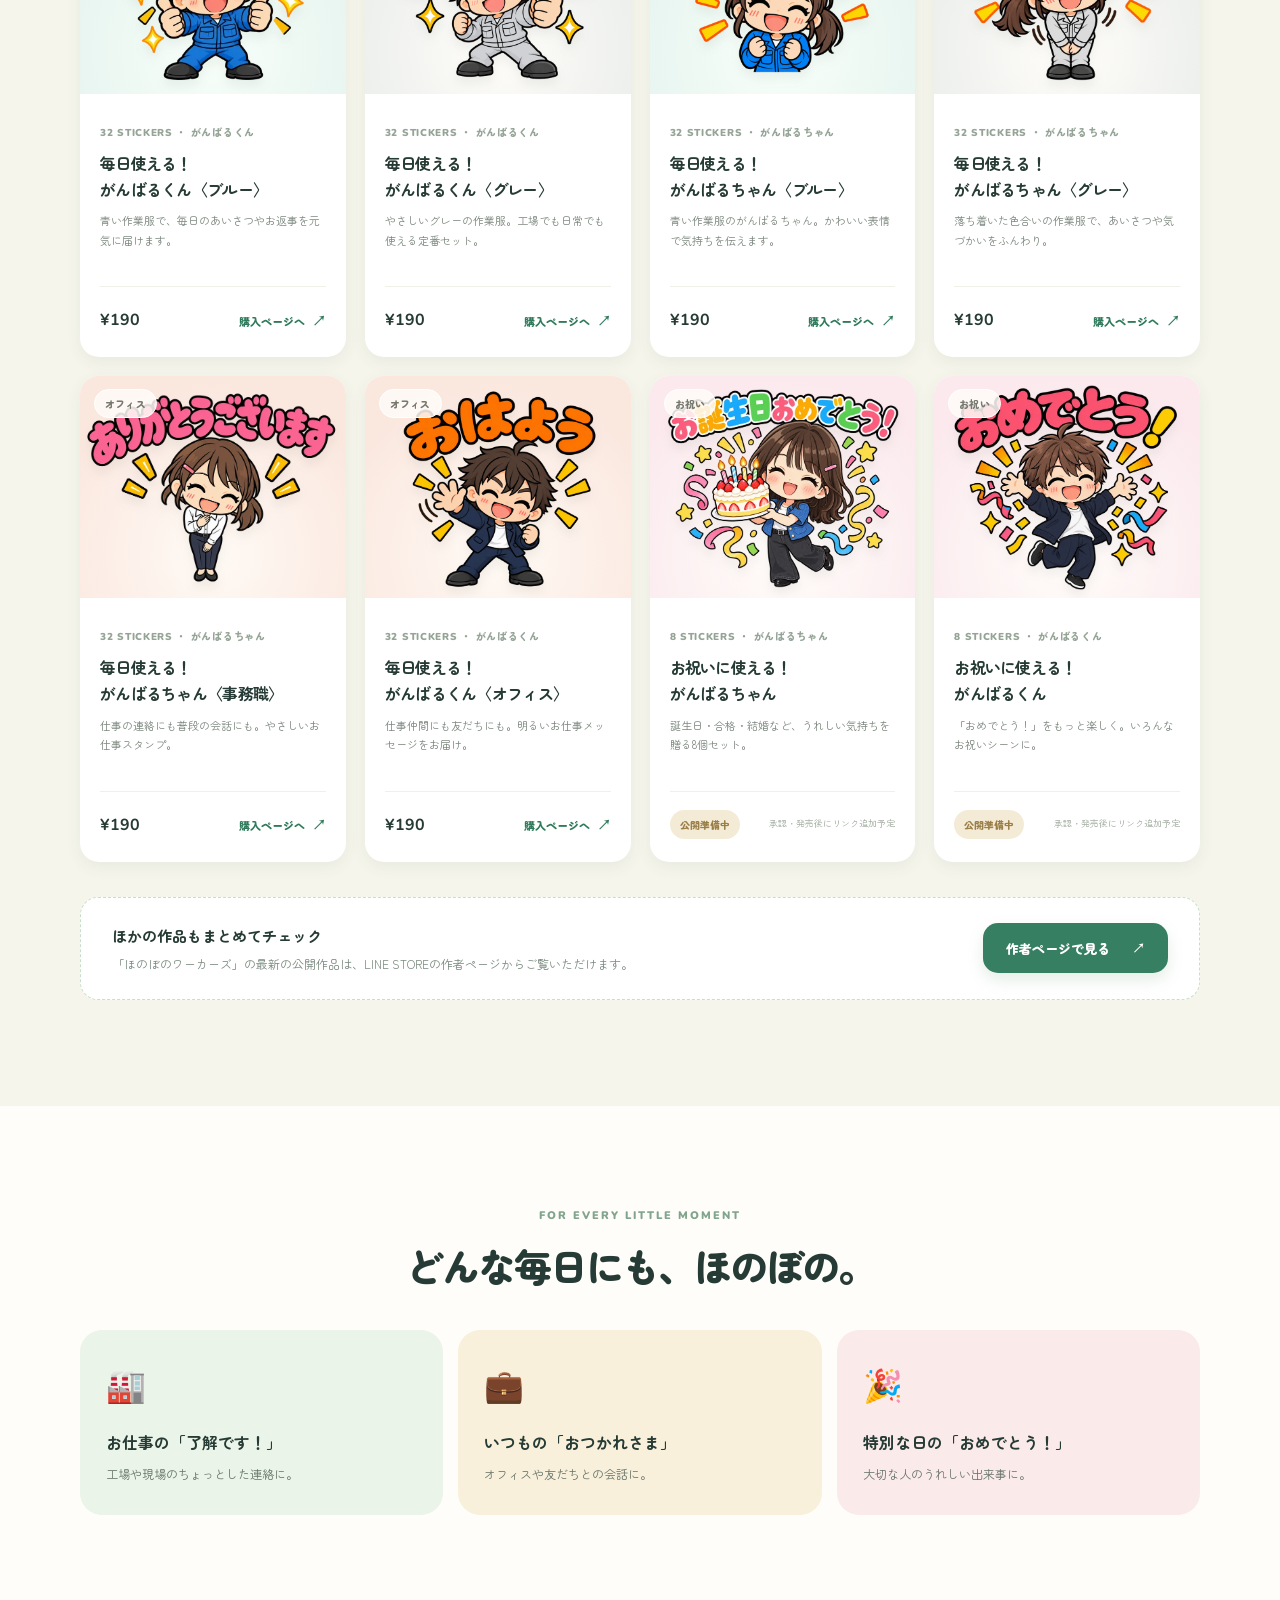
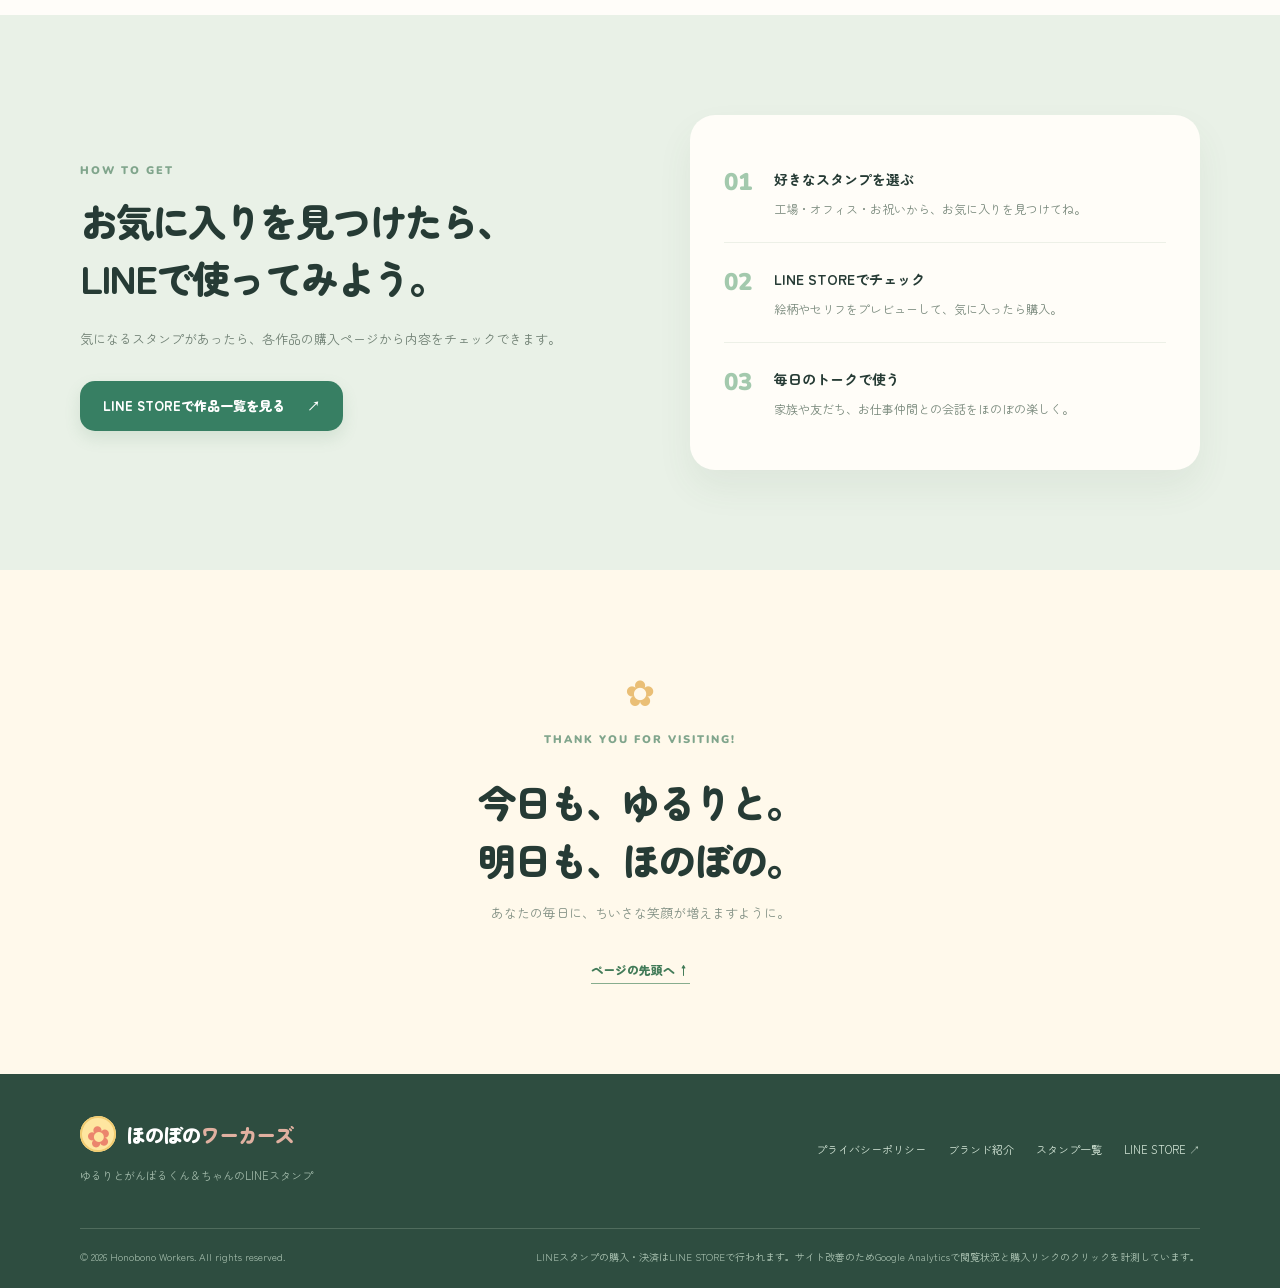
==== commit b57e7d51: "がんばるくん〈オフィス〉の販売開始を反映し購入リンクを追加" ====
--- a/index.html
+++ b/index.html
@@ -124,7 +124,7 @@
 </article>
 <article class="sticker-card" data-category="office">
 <div class="sticker-preview color-peach"><span class="type-pill">オフィス</span><img alt="おはよう、と元気に手を振るオフィス姿のゆるりとがんばるくん" loading="lazy" src="assets/thumb-boy-office-ohayou.png"/></div>
-<div class="sticker-body"><span class="sticker-meta">32 STICKERS ・ がんばるくん</span><h3>毎日使える！<br/>がんばるくん〈オフィス〉</h3><p>仕事仲間にも友だちにも。明るいお仕事メッセージをお届け。</p><div class="card-bottom"><span class="coming-soon">公開準備中</span><span class="coming-note">承認・発売後にリンク追加予定</span></div></div>
+<div class="sticker-body"><span class="sticker-meta">32 STICKERS ・ がんばるくん</span><h3>毎日使える！<br/>がんばるくん〈オフィス〉</h3><p>仕事仲間にも友だちにも。明るいお仕事メッセージをお届け。</p><div class="card-bottom"><strong>¥190</strong><a aria-label="がんばるくん オフィスをLINE STOREで見る" class="card-cta" href="https://store.line.me/stickershop/product/37444762/ja" rel="noopener noreferrer" target="_blank">購入ページへ <span>↗</span></a></div></div>
 </article>
 <article class="sticker-card" data-category="celebrate">
 <div class="sticker-preview color-pink"><span class="type-pill">お祝い</span><img alt="お誕生日おめでとう！とケーキで祝うゆるりとがんばるちゃん" loading="lazy" src="assets/thumb-girl-celebrate-birthday.webp"/></div>
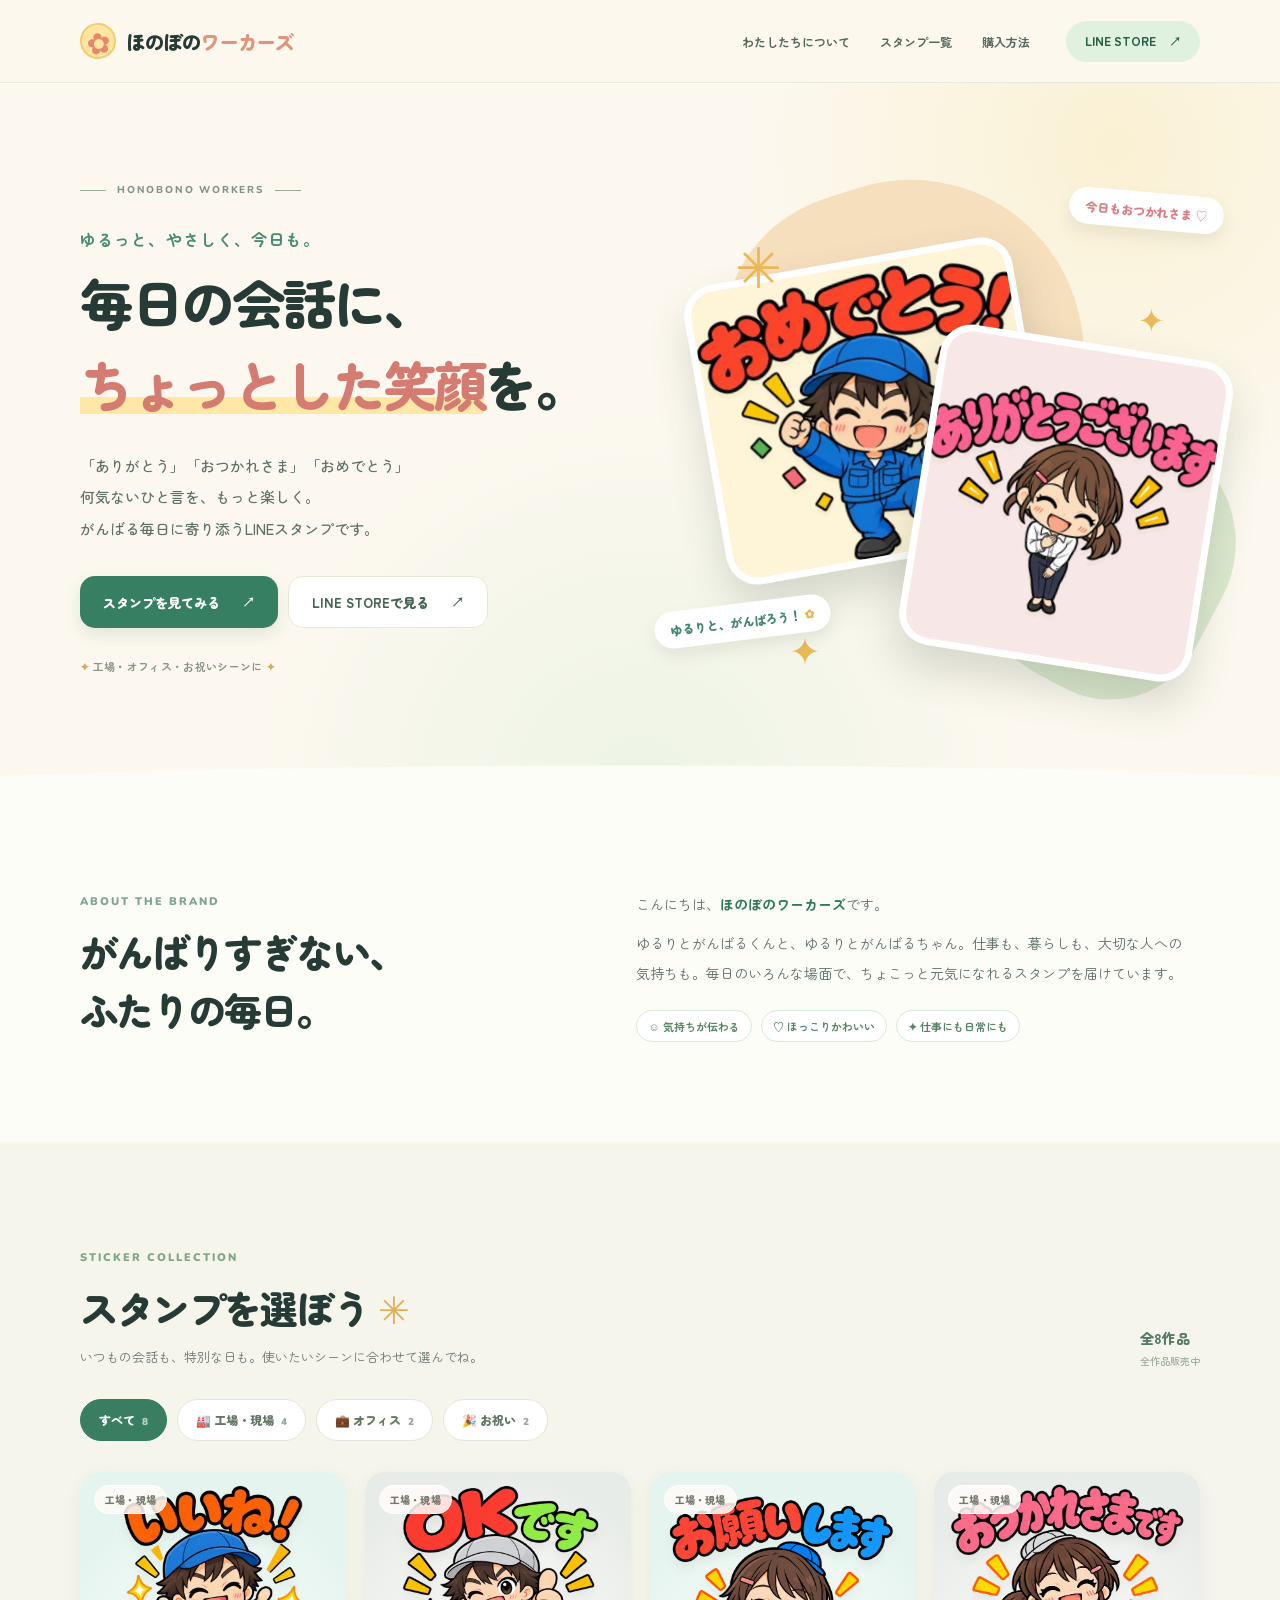
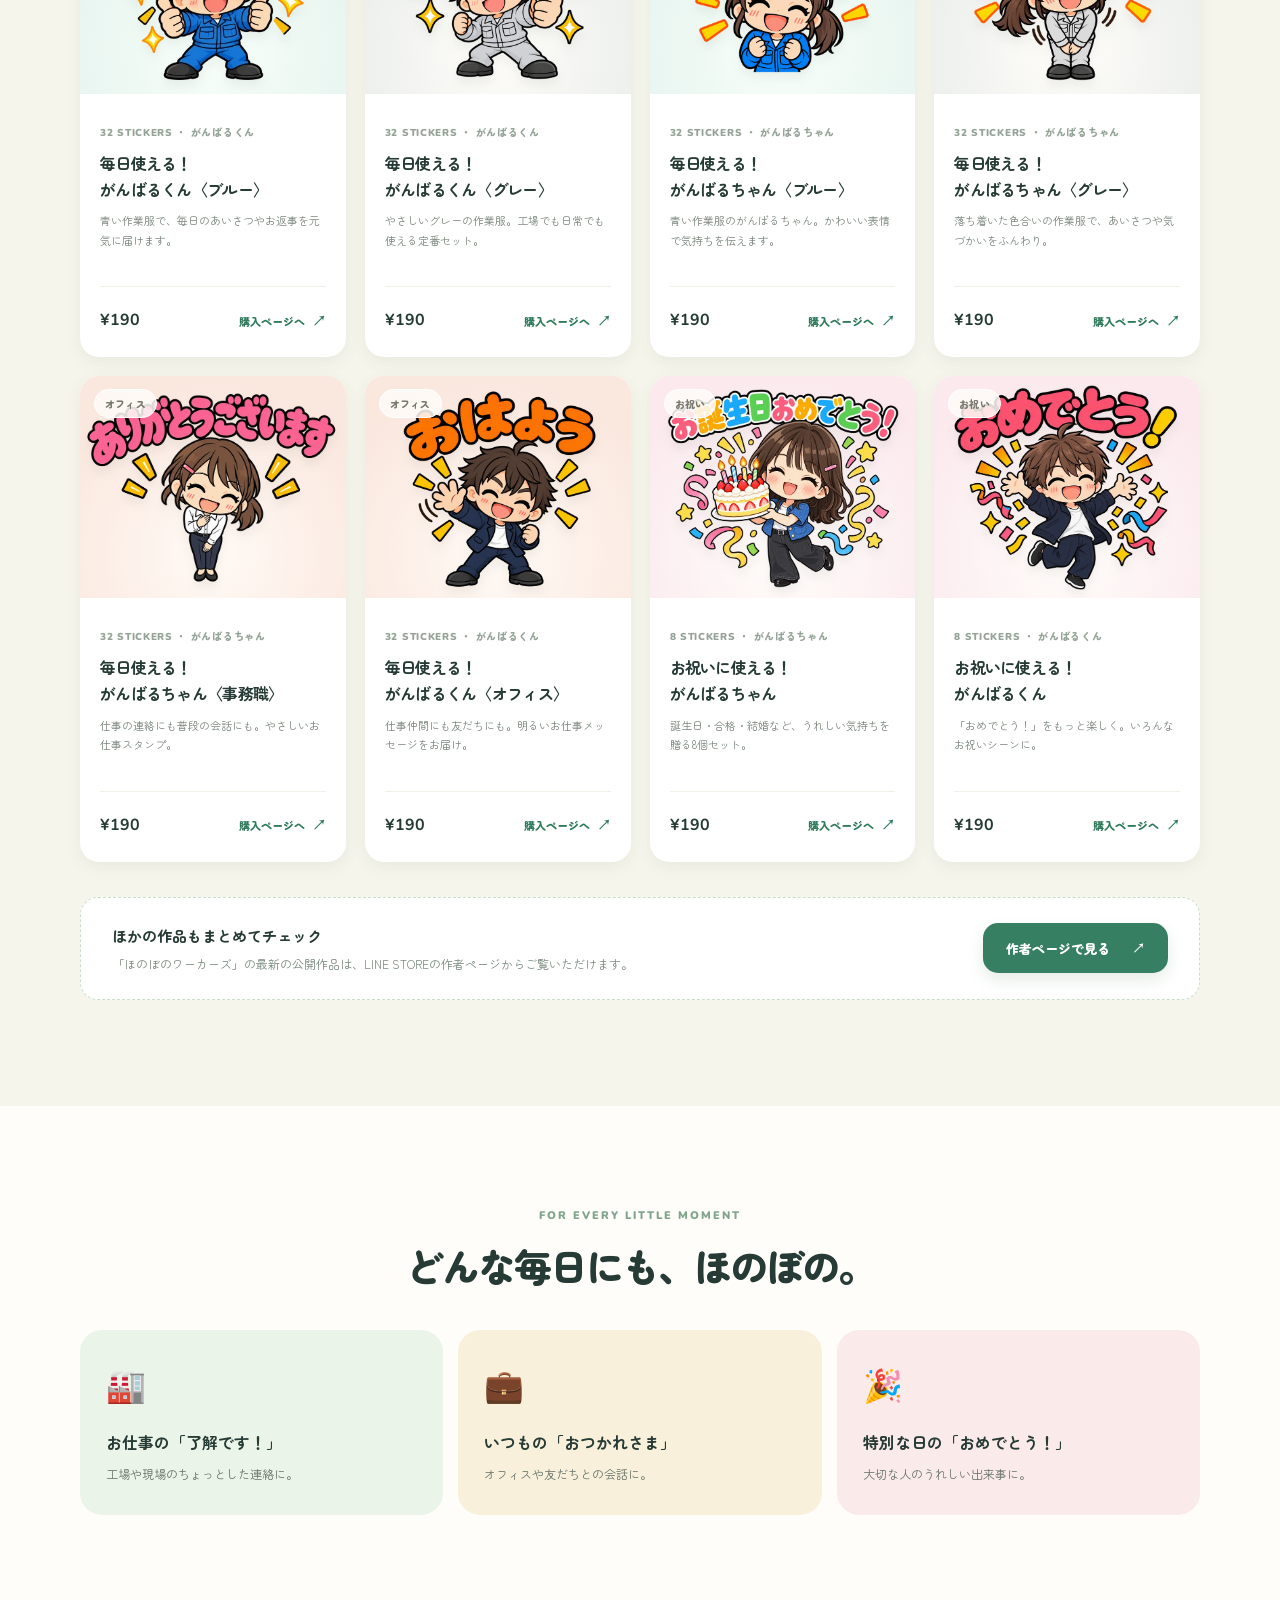
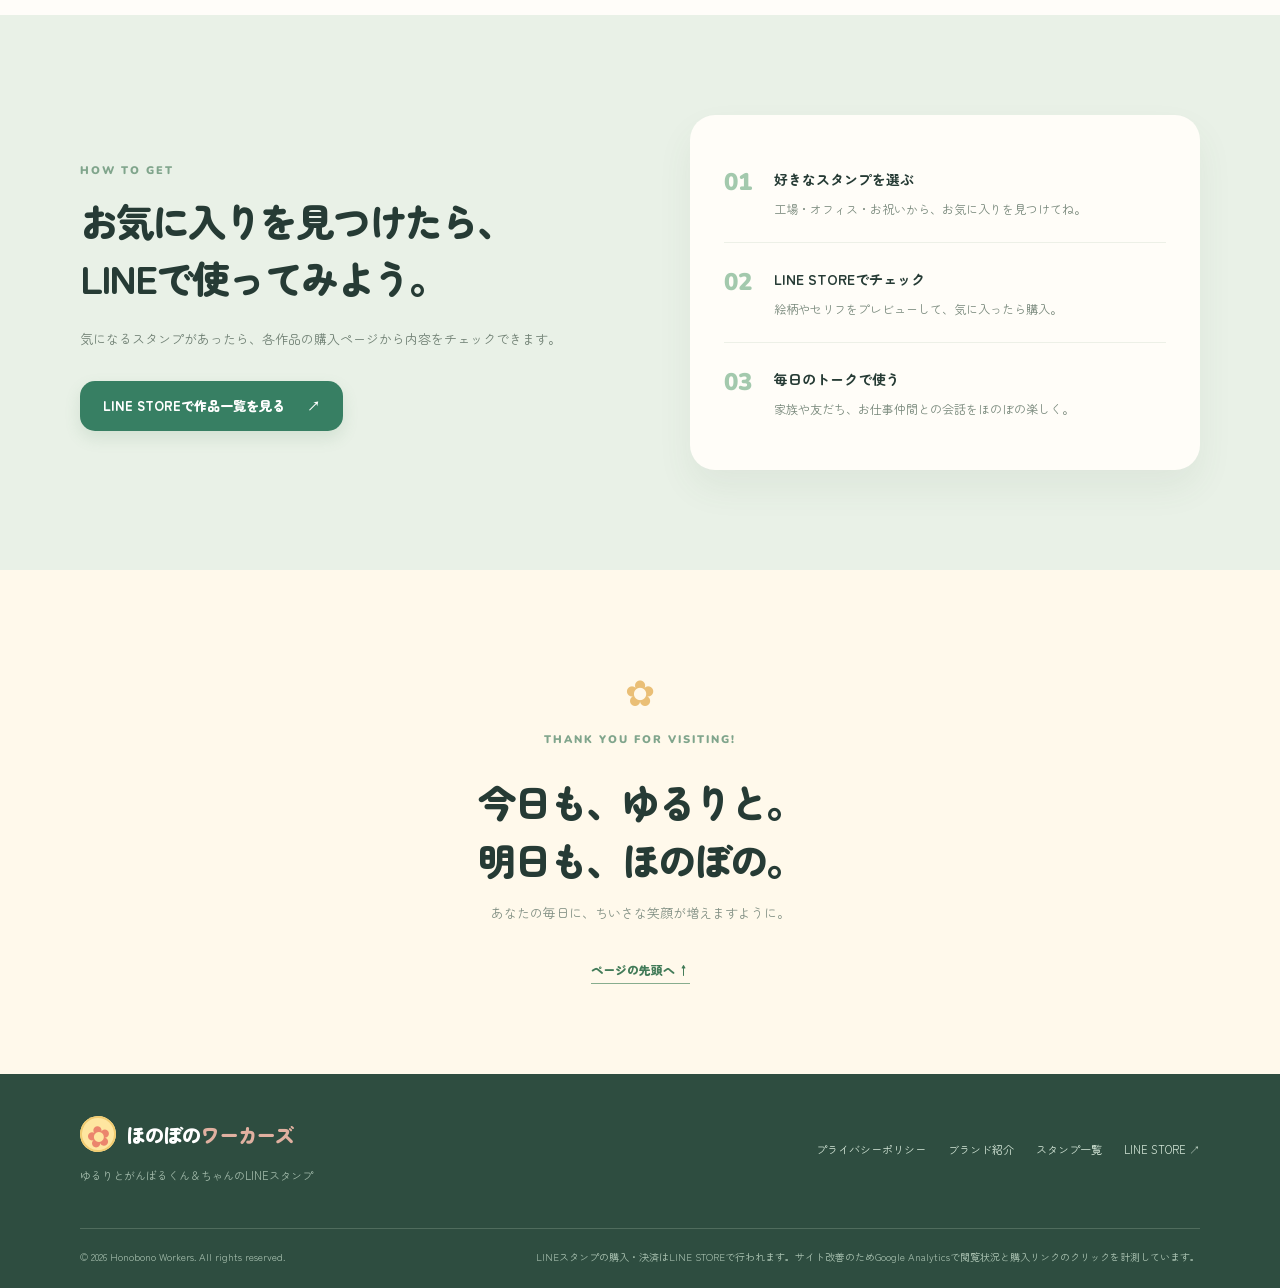
==== commit e7648b46: "お祝いシリーズ男女2作品の販売開始を反映" ====
--- a/index.html
+++ b/index.html
@@ -93,7 +93,7 @@
 <h2 id="collection-title">スタンプを選ぼう <span aria-hidden="true">✳</span></h2>
 <p>いつもの会話も、特別な日も。使いたいシーンに合わせて選んでね。</p>
 </div>
-<span class="collection-count">全8作品 <small>※公開準備中を含む</small></span>
+<span class="collection-count">全8作品 <small>全作品販売中</small></span>
 </div>
 <div aria-label="シリーズで絞り込む" class="filter-bar" role="group">
 <button aria-pressed="true" class="filter-chip is-active" data-filter="all" type="button">すべて <span>8</span></button>
@@ -128,11 +128,11 @@
 </article>
 <article class="sticker-card" data-category="celebrate">
 <div class="sticker-preview color-pink"><span class="type-pill">お祝い</span><img alt="お誕生日おめでとう！とケーキで祝うゆるりとがんばるちゃん" loading="lazy" src="assets/thumb-girl-celebrate-birthday.webp"/></div>
-<div class="sticker-body"><span class="sticker-meta">8 STICKERS ・ がんばるちゃん</span><h3>お祝いに使える！<br/>がんばるちゃん</h3><p>誕生日・合格・結婚など、うれしい気持ちを贈る8個セット。</p><div class="card-bottom"><span class="coming-soon">公開準備中</span><span class="coming-note">承認・発売後にリンク追加予定</span></div></div>
+<div class="sticker-body"><span class="sticker-meta">8 STICKERS ・ がんばるちゃん</span><h3>お祝いに使える！<br/>がんばるちゃん</h3><p>誕生日・合格・結婚など、うれしい気持ちを贈る8個セット。</p><div class="card-bottom"><strong>¥190</strong><a aria-label="がんばるちゃん お祝いシリーズをLINE STOREで見る" class="card-cta" href="https://store.line.me/stickershop/product/37449575/ja" rel="noopener noreferrer" target="_blank">購入ページへ <span>↗</span></a></div></div>
 </article>
 <article class="sticker-card" data-category="celebrate">
 <div class="sticker-preview color-pink"><span class="type-pill">お祝い</span><img alt="おめでとう！と元気に祝うゆるりとがんばるくん" loading="lazy" src="assets/thumb-boy-celebrate-omedetou.webp"/></div>
-<div class="sticker-body"><span class="sticker-meta">8 STICKERS ・ がんばるくん</span><h3>お祝いに使える！<br/>がんばるくん</h3><p>「おめでとう！」をもっと楽しく。いろんなお祝いシーンに。</p><div class="card-bottom"><span class="coming-soon">公開準備中</span><span class="coming-note">承認・発売後にリンク追加予定</span></div></div>
+<div class="sticker-body"><span class="sticker-meta">8 STICKERS ・ がんばるくん</span><h3>お祝いに使える！<br/>がんばるくん</h3><p>「おめでとう！」をもっと楽しく。いろんなお祝いシーンに。</p><div class="card-bottom"><strong>¥190</strong><a aria-label="がんばるくん お祝いシリーズをLINE STOREで見る" class="card-cta" href="https://store.line.me/stickershop/product/37449111/ja" rel="noopener noreferrer" target="_blank">購入ページへ <span>↗</span></a></div></div>
 </article>
 </div>
 <div class="all-stickers-callout">
